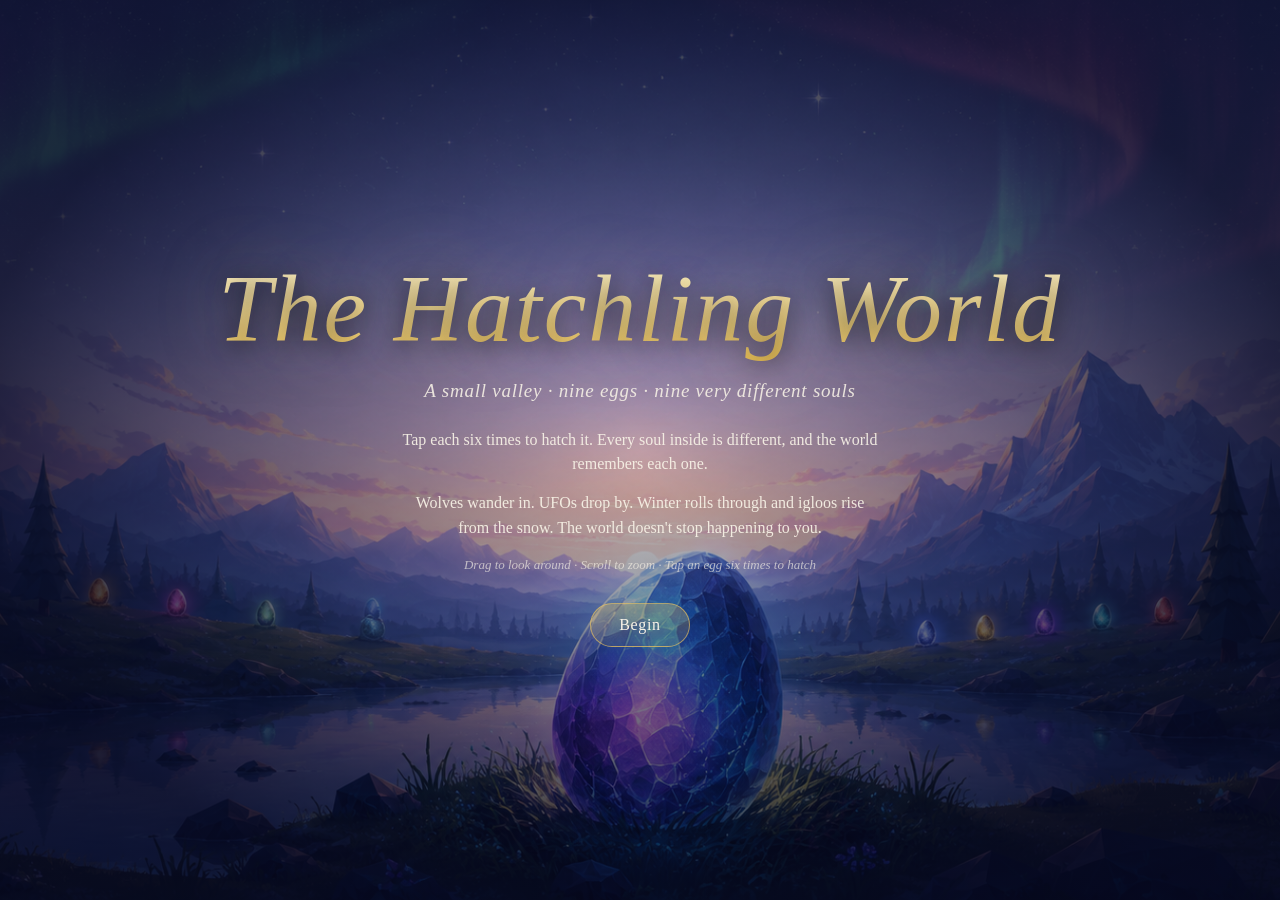
==== index.html @ 088be633 "Fuse the chicken game's care loop into the Hatchling World Synthesis of two parallel evaluators (loc" ====
<!doctype html>
<html lang="en">
  <head>
    <meta charset="utf-8" />
    <meta name="viewport" content="width=device-width,initial-scale=1,viewport-fit=cover" />
    <title>BlueChicken · The Hatchling World</title>
    <link rel="stylesheet" href="styles.css" />
    <!-- three.js + addons vendored locally under ./vendor/ so we don't depend
         on a CDN at runtime (avoids CORS / network-policy / SLA risk). The
         importmap maps the bare "three" specifier and the "three/addons/"
         prefix to local paths; the addon files themselves use `import {...}
         from 'three'` and resolve through the same map. -->
    <script type="importmap">
    {
      "imports": {
        "three":          "./vendor/three.module.js",
        "three/addons/":  "./vendor/"
      }
    }
    </script>
  </head>
  <body>
    <main id="stage" aria-label="A living 3D world where hatchlings roam and events visit">
      <canvas id="webgl"></canvas>

      <!-- Top status bar: time, weather, current event, hatched count. -->
      <header id="hud-top" role="status" aria-live="polite">
        <div class="hud-pill" id="time-pill"><span class="hud-icon" id="time-icon">☀</span><span id="time-label">Day</span></div>
        <div class="hud-pill" id="weather-pill"><span class="hud-icon" id="weather-icon">·</span><span id="weather-label">Clear</span></div>
        <div class="hud-pill" id="event-pill"><span class="hud-icon">⚑</span><span id="event-label">All quiet</span></div>
        <div class="hud-pill" id="joy-pill"><span class="hud-icon">♡</span><span id="joy-label">0 / 9 hatched</span></div>
        <button class="hud-pill hud-button" id="shop-toggle" type="button" aria-label="Open shop">⚡ Shop</button>
        <button class="hud-pill hud-button" id="codex-toggle" type="button" aria-label="Open codex">📖 Codex</button>
        <button class="hud-pill hud-button" id="audio-toggle" type="button" aria-label="Toggle audio">🔇</button>
        <button class="hud-pill hud-button" id="dev-toggle" type="button" aria-label="Toggle dev panel" hidden>⚙ Dev</button>
      </header>

      <!-- Roster strip along the bottom. -->
      <footer id="roster" aria-label="Your hatchlings"></footer>

      <!-- Blue Chicken's care HUD. Surfaces only after Blue is hatched.
           Five stat bars + bond + vibe + five verb buttons, all backed by
           care.js (chicken-game pet.js formulas). -->
      <aside id="care" class="care-hud" aria-label="Care for Blue" hidden>
        <header class="care-header">
          <h3>Blue</h3>
          <span class="care-vibe" id="care-vibe">Blue is fine.</span>
        </header>
        <div class="care-bars">
          <div class="care-stat"><span class="k">Hunger</span><div class="bar"><i id="care-hunger"></i></div></div>
          <div class="care-stat"><span class="k">Energy</span><div class="bar"><i id="care-energy"></i></div></div>
          <div class="care-stat"><span class="k">Joy</span><div class="bar"><i id="care-happiness"></i></div></div>
          <div class="care-stat"><span class="k">Clean</span><div class="bar"><i id="care-cleanliness"></i></div></div>
          <div class="care-stat"><span class="k">Calm</span><div class="bar"><i id="care-sanity"></i></div></div>
          <div class="care-stat bond"><span class="k">Bond</span><div class="bar"><i id="care-bond"></i></div></div>
        </div>
        <div class="care-actions">
          <button data-care="feed">🌾 Feed</button>
          <button data-care="play">🎏 Play</button>
          <button data-care="pet">♡ Pet</button>
          <button data-care="clean">≈ Clean</button>
          <button data-care="sleep">☾ Sleep</button>
        </div>
        <p class="care-hint" id="care-hint">Care for Blue. As your bond grows, prize hatchlings will arrive.</p>
      </aside>

      <!-- Inspector panel. -->
      <aside id="inspector" hidden aria-live="polite">
        <button class="close" id="inspector-close" aria-label="Close">×</button>
        <img id="insp-portrait" class="portrait" alt="" hidden />
        <h2 id="insp-name"></h2>
        <p class="role" id="insp-role"></p>
        <p class="story" id="insp-story"></p>
        <div class="stats">
          <div><span class="k">Mood</span><span class="v" id="insp-mood"></span></div>
          <div><span class="k">Joy</span><div class="bar"><div id="insp-joy"></div></div></div>
        </div>
        <button class="special" id="insp-special"></button>
        <ul class="discoveries" id="insp-discoveries"></ul>
      </aside>

      <div id="toast" role="status" aria-live="polite"></div>

      <!-- Camera/interaction hints — fades after a few seconds. -->
      <div id="controls-hint">
        <span>Drag · look around</span>
        <span>Scroll · zoom</span>
        <span>Tap an egg · hatch</span>
        <span>Tap a hatchling · pet</span>
      </div>

      <section id="welcome" role="dialog" aria-modal="false">
        <div class="welcome-art" id="welcome-art"></div>
        <div class="welcome-inner">
          <h1 class="title">The Hatchling World</h1>
          <p class="tagline">A small valley · nine eggs · nine very different souls</p>
          <p>Tap each six times to hatch it. Every soul inside is different, and the world remembers each one.</p>
          <p>Wolves wander in. UFOs drop by. Winter rolls through and igloos rise from the snow. The world doesn't stop happening to you.</p>
          <p class="hint">Drag to look around · Scroll to zoom · Tap an egg six times to hatch</p>
          <button id="welcome-go">Begin</button>
        </div>
      </section>

      <!-- Discovery codex — full-screen open book showing every hatched soul.
           Populated by main3d.js from the world's actors + discoveries. -->
      <section id="codex" hidden aria-modal="true">
        <button class="close" id="codex-close" aria-label="Close codex">×</button>
        <div class="book">
          <div class="book-page left" id="codex-left">
            <div class="page-corner tl"></div><div class="page-corner tr"></div>
            <div class="page-corner bl"></div><div class="page-corner br"></div>
            <img id="codex-portrait" class="codex-portrait" alt="" />
            <h2 id="codex-name"></h2>
            <p class="codex-role" id="codex-role"></p>
            <p class="codex-story" id="codex-story"></p>
          </div>
          <div class="book-spine"></div>
          <div class="book-page right" id="codex-right">
            <div class="page-corner tl"></div><div class="page-corner tr"></div>
            <div class="page-corner bl"></div><div class="page-corner br"></div>
            <h3>Discoveries</h3>
            <ol id="codex-discoveries" class="codex-discoveries"></ol>
            <div class="codex-thumbs" id="codex-thumbs"></div>
          </div>
        </div>
      </section>

      <!-- Accelerator shop — opens from the ⚡ HUD button. Items are defined in
           payments.js; the list is rendered by main3d.js. -->
      <section id="shop" hidden aria-modal="true">
        <div class="shop-card">
          <button class="close" id="shop-close" aria-label="Close shop">×</button>
          <h2>Tend the Valley Faster</h2>
          <p class="shop-blurb">Tiny boosts for the impatient gardener.<br><span class="shop-stripe-note">Powered by Stripe. All purchases support the keeper of the world.</span></p>
          <div class="shop-grid" id="shop-grid"></div>
        </div>
      </section>

      <!-- Mock-payment confirmation. Shown when no real Stripe link is configured;
           pretends to charge and grants the items so the flow works in demos. -->
      <section id="paystub" hidden aria-modal="true">
        <div class="shop-card paystub-card">
          <button class="close" id="paystub-close" aria-label="Cancel">×</button>
          <h2 id="paystub-title">Confirm Purchase</h2>
          <p id="paystub-body"></p>
          <div class="paystub-buttons">
            <button id="paystub-cancel" class="paystub-cancel">Cancel</button>
            <button id="paystub-confirm" class="paystub-confirm">Pretend-Pay $<span id="paystub-amount">0.00</span></button>
          </div>
          <p class="shop-stripe-note">No real card charged — Stripe Payment Link not configured. Plug one in via <code>window.STRIPE_LINKS</code> and this dialog is skipped.</p>
        </div>
      </section>

      <!-- Tester / dev panel. Hidden unless `?dev=1` is in the URL or you press
           the backtick key. Free accelerators, instant hatching, time skips,
           event triggers, save reset. -->
      <aside id="devpanel" hidden>
        <header><strong>Dev Panel</strong><button id="devpanel-close" aria-label="Close">×</button></header>
        <section>
          <h4>Time</h4>
          <button data-dev="skipphase">Skip one phase</button>
          <button data-dev="cycle">Cycle to night</button>
          <button data-dev="fasttime">Toggle 10× time</button>
        </section>
        <section>
          <h4>Eggs / Joy</h4>
          <button data-dev="hatchone">Hatch one egg</button>
          <button data-dev="hatchall">Hatch all eggs</button>
          <button data-dev="joyall">Joy +1 all</button>
          <button data-dev="solis">Summon Solis</button>
        </section>
        <section>
          <h4>Events</h4>
          <button data-event="ufo">UFO</button>
          <button data-event="wolf">Wolf</button>
          <button data-event="winter">Winter</button>
          <button data-event="auroraBorealis">Aurora</button>
          <button data-event="meteor">Meteors</button>
          <button data-event="eclipse">Eclipse</button>
        </section>
        <section>
          <h4>Shop</h4>
          <button data-dev="freeacc">+5 of each accelerator</button>
          <button data-dev="opacc">Open shop</button>
        </section>
        <section>
          <h4>Save</h4>
          <button data-dev="reset">Reset save (reload)</button>
        </section>
      </aside>

      <!-- Hatch reveal — full-screen celebration when a new character hatches. -->
      <section id="reveal" hidden aria-live="polite">
        <div class="reveal-card">
          <img id="reveal-portrait" class="portrait" alt="" />
          <h2 id="reveal-name"></h2>
          <p class="role" id="reveal-role"></p>
          <p class="story" id="reveal-story"></p>
          <button id="reveal-go">Continue</button>
        </div>
      </section>
    </main>

    <script type="module" src="main3d.js"></script>
  </body>
</html>
---- styles.css ----
/* The whole game is a single full-viewport stage; the WebGL canvas fills it
   and all UI floats over it as DOM. Avoid scrolling so the world feels framed. */

:root {
  --ink:        #0e1226;       /* legacy dark text (welcome screen, body) */
  --ink-warm:   #2b1e0a;       /* parchment-card text */
  --ink-soft:   rgba(43, 30, 10, 0.78);
  --ink-faint:  rgba(43, 30, 10, 0.5);
  --paper:      #f8f3e7;       /* legacy light text (welcome over splash) */
  --parchment:  #f6ebcf;
  --parchment-low: #e2d2a8;
  --paper-edge: rgba(80, 50, 20, 0.4);
  --gold:       #f4c95d;
  --gold-deep:  #8e6b25;
  --rose:       #ef89a8;
  --leaf:       #6fb46a;

  /* Painterly card chrome: cream parchment with a thin inked border and a
     soft inner highlight + lower shadow. Used on every HUD surface that
     "floats" over the 3D scene (pills, inspector, toast, roster slots). */
  --hud-bg:     linear-gradient(180deg, var(--parchment) 0%, var(--parchment-low) 100%);
  --hud-bg-hi:  linear-gradient(180deg, #f8edd1 0%, #e8d8ad 100%);
  --parchment-shadow:
    inset 0 1px 0 rgba(255,255,255,0.55),
    inset 0 -2px 4px rgba(80, 50, 20, 0.14),
    0 2px 6px rgba(0, 0, 0, 0.30);

  --ease-soft:  cubic-bezier(.22,.61,.36,1);
}

* { box-sizing: border-box; }

html, body {
  margin: 0;
  height: 100%;
  overflow: hidden;
  font-family: "Cochin", "Iowan Old Style", "Palatino", Georgia, serif;
  color: var(--paper);
  background: #06081e;
  -webkit-font-smoothing: antialiased;
  user-select: none;
  -webkit-user-select: none;
  touch-action: manipulation;
}

#stage {
  position: fixed;
  inset: 0;
  overflow: hidden;
}

#webgl {
  position: absolute;
  inset: 0;
  width: 100%;
  height: 100%;
  display: block;
  touch-action: none;
}

/* --- HUD -------------------------------------------------------------------- */

#hud-top {
  position: absolute;
  top: 14px;
  left: 50%;
  transform: translateX(-50%);
  display: flex;
  gap: 10px;
  z-index: 10;
  pointer-events: none;
  flex-wrap: wrap;
  justify-content: center;
  max-width: calc(100vw - 24px);
}

.hud-pill {
  display: inline-flex;
  align-items: center;
  gap: 8px;
  padding: 7px 14px;
  border-radius: 999px;
  background: var(--hud-bg);
  font-size: 14px;
  font-style: italic;
  letter-spacing: 0.02em;
  border: 1px solid var(--paper-edge);
  color: var(--ink-warm);
  box-shadow: var(--parchment-shadow);
}
.hud-icon { font-size: 16px; line-height: 1; color: var(--gold-deep); }

#event-pill { background: linear-gradient(180deg, #f8e9b8 0%, #ecd278 100%); border-color: rgba(140, 95, 30, 0.55); }
#event-pill .hud-icon { color: #6a4810; }

/* Audio toggle is a pill that behaves like a button. */
.hud-button {
  pointer-events: auto;
  cursor: pointer;
  font: inherit;
  color: var(--ink-warm);
  padding: 5px 10px;
  letter-spacing: 0;
  transition: background 0.2s var(--ease-soft), transform 0.1s var(--ease-soft);
}
.hud-button:hover  { background: var(--hud-bg-hi); }
.hud-button:active { transform: scale(0.95); }

/* --- Roster ----------------------------------------------------------------- */

#roster {
  position: absolute;
  left: 50%;
  bottom: 16px;
  transform: translateX(-50%);
  display: flex;
  gap: 10px;
  padding: 10px 12px;
  border-radius: 22px;
  background: var(--hud-bg);
  border: 1px solid var(--paper-edge);
  box-shadow: var(--parchment-shadow);
  z-index: 10;
  max-width: calc(100vw - 32px);
  overflow-x: auto;
  scrollbar-width: none;
}
#roster::-webkit-scrollbar { display: none; }

/* Each slot is a gilt-framed miniature. The painting (portrait img) fills the
   slot; the slot itself supplies the cream mat and gold frame. */
.slot {
  position: relative;
  width: 66px;
  min-width: 66px;
  height: 78px;
  border-radius: 8px;
  background: linear-gradient(180deg, #f6ebcf 0%, #d8c08a 100%);
  border: 1.5px solid var(--gold-deep);
  display: flex;
  flex-direction: column;
  align-items: center;
  justify-content: flex-start;
  cursor: pointer;
  transition: transform 0.2s var(--ease-soft), box-shadow 0.2s var(--ease-soft);
  padding: 5px 4px 4px;
  flex: 0 0 auto;
  box-shadow:
    inset 0 1px 0 rgba(255,255,255,0.6),
    inset 0 -2px 3px rgba(80, 50, 20, 0.18),
    0 2px 6px rgba(0, 0, 0, 0.35);
}
.slot:hover         { transform: translateY(-3px); box-shadow: inset 0 1px 0 rgba(255,255,255,0.6), 0 4px 12px rgba(0,0,0,0.4); }
.slot.locked        { cursor: default; filter: sepia(0.7) brightness(0.6); }
.slot.locked:hover  { transform: none; }
.slot.active        {
  background: linear-gradient(180deg, #fff3c8 0%, #e9c870 100%);
  border-color: var(--gold);
  box-shadow:
    inset 0 1px 0 rgba(255,255,255,0.7),
    0 0 0 2px rgba(244,201,93,0.45),
    0 0 22px rgba(244,201,93,0.55);
}

.slot-swatch {
  width: 44px;
  height: 44px;
  border-radius: 6px;
  box-shadow: inset 0 -6px 0 rgba(0,0,0,0.15), 0 1px 0 rgba(255,255,255,0.2);
}
.slot-portrait {
  width: 52px;
  height: 52px;
  border-radius: 4px;
  object-fit: cover;
  border: 1px solid rgba(80, 50, 20, 0.5);
  box-shadow:
    inset 0 0 0 1px rgba(255,255,255,0.45),
    0 1px 3px rgba(0,0,0,0.35);
  background: #f8edd1;
}
.slot-name {
  margin-top: 3px;
  font-size: 10px;
  font-style: italic;
  letter-spacing: 0.04em;
  color: var(--ink-warm);
  white-space: nowrap;
  max-width: 60px;
  overflow: hidden;
  text-overflow: ellipsis;
}
.slot .pip {
  position: absolute;
  top: -6px;
  right: -6px;
  width: 20px;
  height: 20px;
  border-radius: 50%;
  background: var(--gold);
  color: #1a1208;
  font-size: 12px;
  font-weight: 700;
  display: flex;
  align-items: center;
  justify-content: center;
  cursor: pointer;
  box-shadow: 0 2px 6px rgba(0,0,0,0.3);
}
.slot .pip:hover { transform: scale(1.1); }

/* --- Blue Chicken care HUD ------------------------------------------------ */

.care-hud {
  position: absolute;
  left: 18px;
  top: 60px;
  width: 280px;
  padding: 14px 16px 12px;
  border-radius: 14px 16px 12px 18px;
  background: var(--hud-bg);
  border: 1px solid var(--paper-edge);
  color: var(--ink-warm);
  z-index: 11;
  box-shadow:
    inset 0 1px 0 rgba(255,255,255,0.55),
    inset 0 -3px 6px rgba(80, 50, 20, 0.14),
    0 10px 28px rgba(0, 0, 0, 0.4);
}
.care-hud[hidden] { display: none; }
.care-header { display: flex; align-items: baseline; justify-content: space-between; margin-bottom: 10px; }
.care-header h3 {
  margin: 0;
  font-size: 22px;
  font-style: italic;
  background: linear-gradient(180deg, var(--gold) 0%, var(--gold-deep) 100%);
  -webkit-background-clip: text; background-clip: text;
  color: transparent;
  text-shadow: 0 1px 0 rgba(255,255,255,0.35);
}
.care-vibe { font-size: 12px; font-style: italic; color: var(--ink-faint); }
.care-bars { display: grid; grid-template-columns: 1fr; gap: 5px; margin-bottom: 10px; }
.care-stat { display: grid; grid-template-columns: 56px 1fr; align-items: center; gap: 10px; font-size: 11px; font-style: italic; color: var(--ink-soft); }
.care-stat .bar { height: 6px; border-radius: 3px; background: rgba(80, 50, 20, 0.18); box-shadow: inset 0 1px 2px rgba(80, 50, 20, 0.3); overflow: hidden; }
.care-stat .bar > i { display: block; height: 100%; width: 0%; background: linear-gradient(90deg, #8fb45a, #c8d870); transition: width 0.4s var(--ease-soft); }
.care-stat.bond .bar > i { background: linear-gradient(90deg, var(--rose), var(--gold)); }
.care-actions { display: grid; grid-template-columns: repeat(5, 1fr); gap: 5px; }
.care-actions button {
  padding: 7px 4px;
  border-radius: 8px;
  border: 1px solid var(--gold-deep);
  background: linear-gradient(180deg, #f9e29d 0%, #e3b956 100%);
  color: #4a3416;
  font-family: inherit;
  font-style: italic;
  font-size: 11px;
  cursor: pointer;
  box-shadow: inset 0 1px 0 rgba(255,255,255,0.55), 0 1px 3px rgba(0,0,0,0.25);
  transition: transform 0.1s var(--ease-soft);
}
.care-actions button:hover  { background: linear-gradient(180deg, #fcec9a, #f0c460); }
.care-actions button:active { transform: scale(0.95); }
.care-actions button:disabled { opacity: 0.4; cursor: not-allowed; }
.care-hint { margin: 10px 0 0; font-size: 11px; font-style: italic; color: var(--ink-faint); line-height: 1.4; text-align: center; }
@media (max-width: 600px) {
  .care-hud { left: 8px; right: 8px; width: auto; top: 56px; padding: 10px 12px 8px; }
}

/* --- Inspector panel --------------------------------------------------------- */

#inspector {
  position: absolute;
  right: 18px;
  top: 60px;
  width: 290px;
  padding: 18px 18px 16px;
  border-radius: 14px 16px 12px 18px;  /* slightly irregular = deckle-edge */
  background: var(--hud-bg);
  border: 1px solid var(--paper-edge);
  color: var(--ink-warm);
  z-index: 11;
  box-shadow:
    inset 0 1px 0 rgba(255,255,255,0.55),
    inset 0 -3px 6px rgba(80, 50, 20, 0.14),
    0 12px 36px rgba(0, 0, 0, 0.45);
  animation: slide-in 0.35s var(--ease-soft);
}
@keyframes slide-in {
  from { transform: translateX(20px); opacity: 0; }
  to   { transform: translateX(0); opacity: 1; }
}

#inspector .close {
  position: absolute;
  top: 8px; right: 10px;
  background: none; border: 0; color: var(--ink-warm);
  font-size: 22px; line-height: 1; cursor: pointer; opacity: 0.6;
}
#inspector .close:hover { opacity: 1; }

#inspector .portrait {
  display: block;
  width: 110px;
  height: 110px;
  margin: 0 auto 10px;
  border-radius: 8px;
  object-fit: cover;
  border: 2px solid var(--gold-deep);
  box-shadow:
    inset 0 0 0 1px rgba(255,255,255,0.4),
    0 4px 14px rgba(0,0,0,0.45);
  background: #f8edd1;
}
/* Golden italic serif heading — same treatment as the welcome title. */
#inspector h2 {
  margin: 0 0 4px;
  font-size: 22px;
  font-style: italic;
  letter-spacing: 0.01em;
  text-align: center;
  background: linear-gradient(180deg, var(--gold) 0%, var(--gold-deep) 100%);
  -webkit-background-clip: text;
          background-clip: text;
  color: transparent;
  text-shadow: 0 1px 0 rgba(255,255,255,0.35);
}
#inspector .role  { margin: 0 0 10px; color: var(--ink-faint); font-style: italic; font-size: 13px; text-align: center; }
#inspector .story { margin: 0 0 14px; color: var(--ink-soft); font-size: 14px; line-height: 1.5; font-style: italic; }

#inspector .stats {
  display: grid;
  grid-template-columns: auto 1fr;
  gap: 6px 12px;
  align-items: center;
  margin-bottom: 12px;
  font-size: 13px;
}
#inspector .stats .k { color: var(--ink-faint); font-style: italic; }
#inspector .stats .v { color: var(--ink-warm); font-style: italic; }
#inspector .stats .bar {
  grid-column: 2;
  height: 7px;
  border-radius: 4px;
  background: rgba(80, 50, 20, 0.18);
  box-shadow: inset 0 1px 2px rgba(80, 50, 20, 0.3);
  overflow: hidden;
}
#inspector .stats .bar > div {
  height: 100%;
  background: linear-gradient(90deg, var(--rose), var(--gold));
  width: 0%;
  transition: width 0.5s var(--ease-soft);
}

#inspector .special {
  width: 100%;
  padding: 10px 14px;
  border-radius: 10px;
  border: 1px solid var(--gold-deep);
  background: linear-gradient(180deg, #f9e29d 0%, #e3b956 100%);
  color: #4a3416;
  font-family: inherit;
  font-style: italic;
  font-size: 15px;
  letter-spacing: 0.02em;
  cursor: pointer;
  box-shadow:
    inset 0 1px 0 rgba(255,255,255,0.55),
    inset 0 -2px 3px rgba(80, 50, 20, 0.18),
    0 2px 6px rgba(0,0,0,0.25);
  transition: transform 0.1s var(--ease-soft), background 0.2s var(--ease-soft);
}
#inspector .special:hover { background: linear-gradient(180deg, #fcec9a 0%, #f0c460 100%); }
#inspector .special:active { transform: scale(0.98); }
#inspector .special.cooling { opacity: 0.5; cursor: wait; }

#inspector .discoveries {
  list-style: none;
  margin: 14px 0 0;
  padding: 0;
  max-height: 110px;
  overflow-y: auto;
  font-size: 13px;
  color: var(--ink-soft);
  font-style: italic;
  line-height: 1.4;
}
#inspector .discoveries li {
  padding: 5px 0;
  border-top: 1px dashed rgba(80, 50, 20, 0.25);
}
#inspector .discoveries li:first-child { border-top: 0; }

/* --- Toast ------------------------------------------------------------------ */

#toast {
  position: absolute;
  top: 70px;
  left: 50%;
  transform: translateX(-50%) translateY(-10px);
  padding: 12px 24px;
  border-radius: 14px 18px 12px 22px;  /* deckle edge */
  background: var(--hud-bg);
  border: 1px solid var(--paper-edge);
  color: var(--ink-warm);
  font-size: 15px;
  font-style: italic;
  letter-spacing: 0.01em;
  z-index: 20;
  opacity: 0;
  pointer-events: none;
  box-shadow:
    inset 0 1px 0 rgba(255,255,255,0.55),
    0 8px 20px rgba(0, 0, 0, 0.4);
  transition: opacity 0.4s var(--ease-soft), transform 0.4s var(--ease-soft);
  max-width: 80vw;
  text-align: center;
}
#toast.show { opacity: 1; transform: translateX(-50%) translateY(0); }

/* --- Controls hint ---------------------------------------------------------- */

#controls-hint {
  position: absolute;
  left: 18px;
  bottom: 18px;
  z-index: 9;
  display: flex;
  flex-direction: column;
  gap: 4px;
  font-size: 12px;
  color: rgba(255,255,255,0.7);
  font-style: italic;
  text-shadow: 0 1px 2px rgba(0,0,0,0.6);
  transition: opacity 1.2s var(--ease-soft);
  pointer-events: none;
}
#controls-hint.fade { opacity: 0; }

/* --- Welcome ---------------------------------------------------------------- */

#welcome {
  position: absolute;
  inset: 0;
  z-index: 30;
  display: flex;
  flex-direction: column;
  align-items: center;
  justify-content: center;
  text-align: center;
  padding: 40px;
  transition: opacity 0.6s var(--ease-soft);
  overflow: hidden;
}
#welcome.hide { opacity: 0; pointer-events: none; }

/* Splash background — set as a style attribute in JS so we can swap the URL once
   the title image is generated. Falls back to the radial gradient otherwise. */
.welcome-art {
  position: absolute;
  inset: 0;
  background: radial-gradient(ellipse at center, rgba(6,8,30,0.55), rgba(6,8,30,0.95));
  background-size: cover;
  background-position: center;
  z-index: 0;
}
.welcome-art::after {
  /* Vignette over the splash so the text stays readable on any image. */
  content: "";
  position: absolute; inset: 0;
  background: radial-gradient(ellipse at center, rgba(6,8,30,0.20), rgba(6,8,30,0.85) 75%);
}
.welcome-inner {
  position: relative;
  z-index: 1;
  display: flex;
  flex-direction: column;
  align-items: center;
}
#welcome h1 {
  font-size: clamp(28px, 5vw, 48px);
  margin: 0 0 16px;
  letter-spacing: 0.01em;
}

/* Big serif title sitting over the splash, with a gold-into-cream gradient
   fill plus a wide soft glow so it reads on any background. Staggered entry. */
#welcome h1.title {
  font-size: clamp(40px, 8vw, 96px);
  font-weight: 400;
  font-style: italic;
  letter-spacing: 0.02em;
  margin: 0 0 12px;
  background: linear-gradient(180deg, #fff8d8 0%, #f0c558 100%);
  -webkit-background-clip: text;
          background-clip: text;
  color: transparent;
  text-shadow: 0 4px 24px rgba(0,0,0,0.6), 0 0 80px rgba(244,201,93,0.35);
  animation: title-in 1.6s var(--ease-soft) both;
}
@keyframes title-in {
  from { transform: translateY(14px) scale(0.96); opacity: 0; filter: blur(6px); }
  to   { transform: translateY(0) scale(1);       opacity: 1; filter: blur(0); }
}
#welcome p.tagline {
  font-style: italic;
  font-size: clamp(15px, 2vw, 19px);
  letter-spacing: 0.04em;
  margin: 0 0 22px;
  animation: tagline-in 1.6s 0.3s var(--ease-soft) both;
}
@keyframes tagline-in {
  from { transform: translateY(8px); opacity: 0; }
  to   { transform: translateY(0);   opacity: 0.88; }
}

#welcome p {
  max-width: 480px;
  font-size: 16px;
  line-height: 1.55;
  opacity: 0.92;
  margin: 0 0 14px;
}
#welcome p.hint { font-size: 13px; opacity: 0.65; font-style: italic; }
#welcome button {
  margin-top: 14px;
  padding: 12px 28px;
  border-radius: 999px;
  border: 1px solid rgba(244,201,93,0.6);
  background: linear-gradient(180deg, rgba(244,201,93,0.30), rgba(244,201,93,0.08));
  color: var(--paper);
  font-family: inherit;
  font-size: 16px;
  letter-spacing: 0.04em;
  cursor: pointer;
  transition: transform 0.15s var(--ease-soft);
}
#welcome button:hover  { transform: scale(1.04); }
#welcome button:active { transform: scale(0.98); }

/* --- Discovery codex ------------------------------------------------------ */

#codex {
  position: absolute;
  inset: 0;
  z-index: 35;
  background: radial-gradient(ellipse at center, rgba(20,15,8,0.7), rgba(6,5,2,0.92));
  display: flex;
  align-items: center;
  justify-content: center;
  padding: 32px;
  animation: reveal-fade 0.4s var(--ease-soft);
}
#codex[hidden] { display: none; }

#codex .close {
  position: absolute;
  top: 18px; right: 18px;
  width: 40px; height: 40px;
  border-radius: 50%;
  border: 1px solid var(--paper-edge);
  background: var(--hud-bg);
  color: var(--ink-warm);
  font-size: 22px; line-height: 1;
  cursor: pointer;
  box-shadow: var(--parchment-shadow);
}
#codex .close:hover { background: var(--hud-bg-hi); }

.book {
  display: grid;
  grid-template-columns: 1fr 6px 1fr;
  gap: 0;
  max-width: 1100px;
  width: 100%;
  height: 100%;
  max-height: 760px;
  position: relative;
  filter: drop-shadow(0 30px 60px rgba(0,0,0,0.7));
  animation: book-open 0.55s var(--ease-soft);
}
@keyframes book-open {
  from { transform: scale(0.92) rotateX(8deg); opacity: 0; }
  to   { transform: scale(1) rotateX(0);       opacity: 1; }
}
.book-page {
  position: relative;
  background: linear-gradient(180deg, #f6ebcf 0%, #ead7a5 100%);
  border: 1px solid rgba(90, 60, 25, 0.4);
  padding: 36px 40px;
  overflow-y: auto;
  color: var(--ink-warm);
  box-shadow: inset 0 1px 0 rgba(255,255,255,0.55), inset 0 -3px 8px rgba(80, 50, 20, 0.18);
}
.book-page.left  { border-radius: 14px 4px 4px 14px; text-align: center; }
.book-page.right { border-radius: 4px 14px 14px 4px; }
.book-spine {
  background: linear-gradient(180deg, #6a4818 0%, #3e2a0e 50%, #6a4818 100%);
  border-left: 1px solid rgba(0,0,0,0.5);
  border-right: 1px solid rgba(0,0,0,0.5);
  box-shadow: inset 0 0 10px rgba(0,0,0,0.5);
}
/* Tiny gilt corner ornaments on each page. Drawn with conic gradients so we
   don't ship more assets. */
.page-corner {
  position: absolute;
  width: 28px;
  height: 28px;
  background:
    radial-gradient(circle at 8px 8px, rgba(244,201,93,0.85) 0 4px, transparent 5px),
    linear-gradient(45deg, transparent 50%, rgba(140,95,30,0.45) 50%, transparent 56%);
  background-size: 100% 100%;
  pointer-events: none;
}
.page-corner.tl { top: 8px; left: 8px;  transform: rotate(0deg); }
.page-corner.tr { top: 8px; right: 8px; transform: rotate(90deg); }
.page-corner.bl { bottom: 8px; left: 8px; transform: rotate(-90deg); }
.page-corner.br { bottom: 8px; right: 8px; transform: rotate(180deg); }

.codex-portrait {
  display: block;
  width: 260px;
  height: 260px;
  margin: 8px auto 18px;
  border-radius: 10px;
  object-fit: cover;
  border: 6px solid var(--gold-deep);
  outline: 1px solid var(--gold);
  outline-offset: -8px;
  box-shadow:
    inset 0 0 0 1px rgba(255,255,255,0.4),
    0 8px 22px rgba(0,0,0,0.5);
  background: #f8edd1;
}
#codex h2 {
  margin: 0 0 4px;
  font-size: clamp(28px, 4vw, 38px);
  font-style: italic;
  letter-spacing: 0.01em;
  background: linear-gradient(180deg, var(--gold) 0%, var(--gold-deep) 100%);
  -webkit-background-clip: text;
          background-clip: text;
  color: transparent;
  text-shadow: 0 1px 0 rgba(255,255,255,0.35);
}
.codex-role {
  margin: 0 0 18px;
  color: var(--ink-faint);
  font-style: italic;
  font-size: 15px;
}
.codex-story {
  margin: 0;
  color: var(--ink-soft);
  font-size: 16px;
  line-height: 1.6;
  font-style: italic;
  max-width: 380px;
  text-align: left;
}

.book-page.right h3 {
  margin: 4px 0 14px;
  font-size: 22px;
  font-style: italic;
  letter-spacing: 0.04em;
  color: var(--gold-deep);
  border-bottom: 1px solid rgba(140, 95, 30, 0.4);
  padding-bottom: 8px;
  text-align: left;
}
.codex-discoveries {
  list-style: none;
  counter-reset: discoveries;
  padding: 0;
  margin: 0 0 18px;
  color: var(--ink-soft);
  font-style: italic;
  font-size: 15px;
  line-height: 1.55;
}
.codex-discoveries li {
  position: relative;
  padding: 7px 0 7px 28px;
  border-top: 1px dashed rgba(80, 50, 20, 0.22);
  counter-increment: discoveries;
}
.codex-discoveries li:first-child { border-top: 0; }
.codex-discoveries li::before {
  content: counter(discoveries);
  position: absolute;
  left: 0; top: 7px;
  width: 20px;
  text-align: right;
  color: var(--gold-deep);
  font-style: italic;
}
.codex-discoveries .empty {
  border-top: 0;
  padding-left: 0;
  color: var(--ink-faint);
}
.codex-discoveries .empty::before { content: ""; }

.codex-thumbs {
  display: flex;
  flex-wrap: wrap;
  gap: 8px;
  padding-top: 12px;
  border-top: 1px solid rgba(80, 50, 20, 0.22);
}
.codex-thumb {
  width: 48px;
  height: 48px;
  border-radius: 6px;
  border: 1.5px solid var(--gold-deep);
  object-fit: cover;
  cursor: pointer;
  background: #f8edd1;
  box-shadow: inset 0 0 0 1px rgba(255,255,255,0.35), 0 1px 3px rgba(0,0,0,0.3);
  transition: transform 0.15s var(--ease-soft);
}
.codex-thumb:hover  { transform: translateY(-2px) scale(1.05); }
.codex-thumb.active { border-color: var(--gold); box-shadow: 0 0 0 2px rgba(244,201,93,0.4), 0 0 14px rgba(244,201,93,0.5); }
.codex-thumb.locked { filter: sepia(0.7) brightness(0.55); cursor: not-allowed; }

@media (max-width: 800px) {
  .book { grid-template-columns: 1fr; max-height: 100%; }
  .book-spine { display: none; }
  .codex-portrait { width: 180px; height: 180px; }
}

/* --- Shop ----------------------------------------------------------------- */

#shop, #paystub {
  position: absolute;
  inset: 0;
  z-index: 36;
  background: radial-gradient(ellipse at center, rgba(20,15,8,0.62), rgba(6,5,2,0.92));
  display: flex;
  align-items: center;
  justify-content: center;
  padding: 32px;
  animation: reveal-fade 0.4s var(--ease-soft);
}
#shop[hidden], #paystub[hidden] { display: none; }

.shop-card {
  max-width: 720px;
  width: 100%;
  background: linear-gradient(180deg, #f6ebcf 0%, #ead7a5 100%);
  border: 1px solid var(--paper-edge);
  border-radius: 14px 16px 12px 18px;
  color: var(--ink-warm);
  padding: 30px 32px 24px;
  box-shadow:
    inset 0 1px 0 rgba(255,255,255,0.55),
    inset 0 -3px 8px rgba(80, 50, 20, 0.16),
    0 18px 50px rgba(0, 0, 0, 0.55);
  animation: book-open 0.45s var(--ease-soft);
  position: relative;
}
.shop-card .close {
  position: absolute;
  top: 14px; right: 16px;
  width: 32px; height: 32px;
  border-radius: 50%;
  border: 1px solid var(--paper-edge);
  background: rgba(255,255,255,0.4);
  color: var(--ink-warm);
  font-size: 20px;
  cursor: pointer;
}
.shop-card h2 {
  margin: 0 0 6px;
  font-size: clamp(26px, 3.5vw, 32px);
  font-style: italic;
  background: linear-gradient(180deg, var(--gold) 0%, var(--gold-deep) 100%);
  -webkit-background-clip: text; background-clip: text;
  color: transparent;
  text-align: center;
}
.shop-blurb { margin: 0 0 18px; text-align: center; color: var(--ink-soft); font-style: italic; }
.shop-stripe-note {
  display: block;
  font-size: 11px;
  color: var(--ink-faint);
  letter-spacing: 0.04em;
  margin-top: 6px;
}

.shop-grid {
  display: grid;
  grid-template-columns: repeat(2, 1fr);
  gap: 14px;
}
@media (max-width: 600px) {
  .shop-grid { grid-template-columns: 1fr; }
}

.shop-item {
  background: linear-gradient(180deg, #f8edd1 0%, #e0cb96 100%);
  border: 1px solid var(--paper-edge);
  border-radius: 10px;
  padding: 14px 14px 12px;
  display: flex;
  flex-direction: column;
  gap: 8px;
  box-shadow: inset 0 1px 0 rgba(255,255,255,0.5), inset 0 -2px 4px rgba(80,50,20,0.15);
}
.shop-item .shop-item-row {
  display: flex; align-items: center; gap: 10px;
}
.shop-item .shop-icon {
  font-size: 30px; line-height: 1;
  color: var(--gold-deep);
}
.shop-item .shop-name {
  font-size: 18px; font-style: italic;
  color: var(--ink-warm);
  flex: 1;
}
.shop-item .shop-count {
  font-size: 12px; color: var(--ink-faint);
  font-style: italic;
}
.shop-item .shop-desc { font-size: 13px; color: var(--ink-soft); font-style: italic; line-height: 1.4; }
.shop-item .shop-actions {
  display: flex; gap: 8px; align-items: center;
  margin-top: auto;
}
.shop-item button {
  flex: 1;
  padding: 8px 12px;
  border-radius: 8px;
  border: 1px solid var(--gold-deep);
  background: linear-gradient(180deg, #f9e29d 0%, #e3b956 100%);
  color: #4a3416;
  font-family: inherit;
  font-style: italic;
  font-size: 13px;
  cursor: pointer;
  box-shadow: inset 0 1px 0 rgba(255,255,255,0.55), 0 1px 3px rgba(0,0,0,0.25);
}
.shop-item button:hover { background: linear-gradient(180deg, #fcec9a, #f0c460); }
.shop-item button.use-btn {
  background: linear-gradient(180deg, #e0d9c4, #cab98e);
  border-color: rgba(110, 80, 30, 0.6);
}
.shop-item button:disabled {
  opacity: 0.4; cursor: not-allowed;
}

.paystub-card { max-width: 480px; }
.paystub-buttons { display: flex; gap: 10px; margin-top: 14px; }
.paystub-buttons button {
  flex: 1;
  padding: 10px 14px;
  border-radius: 10px;
  font-family: inherit; font-style: italic; font-size: 14px;
  cursor: pointer;
}
.paystub-cancel  { background: rgba(255,255,255,0.4); color: var(--ink-warm); border: 1px solid var(--paper-edge); }
.paystub-confirm { background: linear-gradient(180deg, #f9e29d, #e3b956); color: #4a3416; border: 1px solid var(--gold-deep); }

/* --- Dev panel ------------------------------------------------------------ */

#devpanel {
  position: absolute;
  top: 60px;
  left: 18px;
  width: 230px;
  z-index: 14;
  background: rgba(20, 20, 30, 0.85);
  border: 1px solid rgba(120, 200, 120, 0.4);
  border-radius: 8px;
  padding: 10px 12px;
  color: #d0eecc;
  font: 12px/1.4 ui-monospace, Menlo, monospace;
  box-shadow: 0 4px 12px rgba(0,0,0,0.5);
  max-height: calc(100vh - 100px);
  overflow-y: auto;
}
#devpanel header {
  display: flex; justify-content: space-between; align-items: center;
  border-bottom: 1px solid rgba(120,200,120,0.3);
  padding-bottom: 6px; margin-bottom: 8px;
}
#devpanel header button {
  background: none; border: 0; color: #d0eecc; font-size: 16px; line-height: 1; cursor: pointer;
}
#devpanel section { margin-bottom: 8px; }
#devpanel h4 {
  font: 11px/1 ui-monospace, monospace;
  letter-spacing: 0.06em; color: #88c98a;
  margin: 0 0 4px; text-transform: uppercase;
}
#devpanel button {
  display: inline-block;
  margin: 2px 4px 2px 0;
  padding: 4px 8px;
  border: 1px solid rgba(120,200,120,0.4);
  background: rgba(30, 40, 30, 0.7);
  color: #d0eecc;
  font: inherit;
  border-radius: 4px;
  cursor: pointer;
}
#devpanel button:hover { background: rgba(50, 70, 50, 0.9); }

/* --- Hatch reveal --------------------------------------------------------- */

#reveal {
  position: absolute;
  inset: 0;
  z-index: 40;
  background: radial-gradient(ellipse at center, rgba(6,8,30,0.55), rgba(6,8,30,0.92));
  display: flex;
  align-items: center;
  justify-content: center;
  padding: 30px;
  animation: reveal-fade 0.4s var(--ease-soft);
}
#reveal[hidden] { display: none; }
@keyframes reveal-fade { from { opacity: 0; } to { opacity: 1; } }

.reveal-card {
  max-width: 460px;
  text-align: center;
  display: flex;
  flex-direction: column;
  align-items: center;
  gap: 14px;
  animation: reveal-pop 0.7s var(--ease-soft);
}
@keyframes reveal-pop {
  0%   { transform: translateY(20px) scale(0.92); opacity: 0; }
  100% { transform: translateY(0) scale(1); opacity: 1; }
}
.reveal-card .portrait {
  width: 240px;
  height: 240px;
  border-radius: 10px;
  object-fit: cover;
  /* Gilt frame: a thick dark border with a thin gold inset line. */
  border: 6px solid var(--gold-deep);
  outline: 1px solid var(--gold);
  outline-offset: -8px;
  box-shadow:
    inset 0 0 0 1px rgba(255,255,255,0.4),
    0 14px 42px rgba(0,0,0,0.6),
    0 0 0 14px rgba(244,201,93,0.08);
  background: #f8edd1;
  animation: reveal-kenburns 14s linear infinite;
  transform-origin: 50% 45%;
}
@keyframes reveal-kenburns {
  0%   { transform: scale(1.00) translate(0, 0); }
  50%  { transform: scale(1.14) translate(-2%, -3%); }
  100% { transform: scale(1.00) translate(0, 0); }
}
/* Slow rotating gold ring behind the portrait — implemented as an inner
   ::before halo on the card so we don't need an extra DOM element. */
.reveal-card { position: relative; }
.reveal-card::before {
  content: "";
  position: absolute;
  top: 6px;
  width: 248px;
  height: 248px;
  border-radius: 50%;
  background: conic-gradient(from 0deg, rgba(244,201,93,0.0), rgba(244,201,93,0.35), rgba(244,201,93,0.0) 70%);
  filter: blur(8px);
  z-index: -1;
  animation: reveal-ring 9s linear infinite;
}
@keyframes reveal-ring {
  from { transform: rotate(0deg); }
  to   { transform: rotate(360deg); }
}
/* Golden italic serif name — same treatment as the welcome title. */
.reveal-card h2 {
  margin: 8px 0 0;
  font-size: clamp(34px, 5vw, 44px);
  font-style: italic;
  letter-spacing: 0.01em;
  background: linear-gradient(180deg, #fff8d8 0%, #f0c558 100%);
  -webkit-background-clip: text;
          background-clip: text;
  color: transparent;
  text-shadow: 0 3px 16px rgba(0,0,0,0.55), 0 0 36px rgba(244,201,93,0.4);
  animation: reveal-name-in 0.9s 0.35s var(--ease-soft) both;
}
@keyframes reveal-name-in {
  from { transform: translateY(8px); opacity: 0; filter: blur(4px); }
  to   { transform: translateY(0);   opacity: 1; filter: blur(0); }
}
.reveal-card .role  {
  margin: 0;
  color: rgba(255, 240, 200, 0.85);
  font-style: italic;
  font-size: 16px;
  animation: reveal-name-in 0.9s 0.65s var(--ease-soft) both;
}
.reveal-card .story {
  margin: 0;
  font-size: 16px;
  line-height: 1.55;
  color: rgba(255, 244, 220, 0.92);
  max-width: 420px;
  font-style: italic;
  animation: reveal-name-in 1.0s 0.95s var(--ease-soft) both;
}
.reveal-card button {
  animation: reveal-name-in 0.9s 1.2s var(--ease-soft) both;
}
.reveal-card button {
  margin-top: 6px;
  padding: 10px 24px;
  border-radius: 999px;
  border: 1px solid rgba(244,201,93,0.6);
  background: linear-gradient(180deg, rgba(244,201,93,0.30), rgba(244,201,93,0.08));
  color: var(--paper);
  font-family: inherit;
  font-size: 14px;
  letter-spacing: 0.04em;
  cursor: pointer;
}
.reveal-card button:hover { transform: scale(1.04); }
.reveal-card button:active { transform: scale(0.98); }

/* --- Phones --------------------------------------------------------------- */

@media (max-width: 600px) {
  .reveal-card .portrait { width: 160px; height: 160px; }
  .reveal-card h2 { font-size: 28px; }
  #inspector { right: 8px; left: 8px; width: auto; top: 56px; }
  .hud-pill  { font-size: 12px; padding: 6px 10px; }
  .slot      { width: 54px; min-width: 54px; height: 54px; padding: 4px; }
  .slot-swatch { width: 26px; height: 26px; }
  .slot-name   { font-size: 9px; max-width: 50px; }
  #controls-hint { left: 8px; bottom: 8px; font-size: 11px; }
}
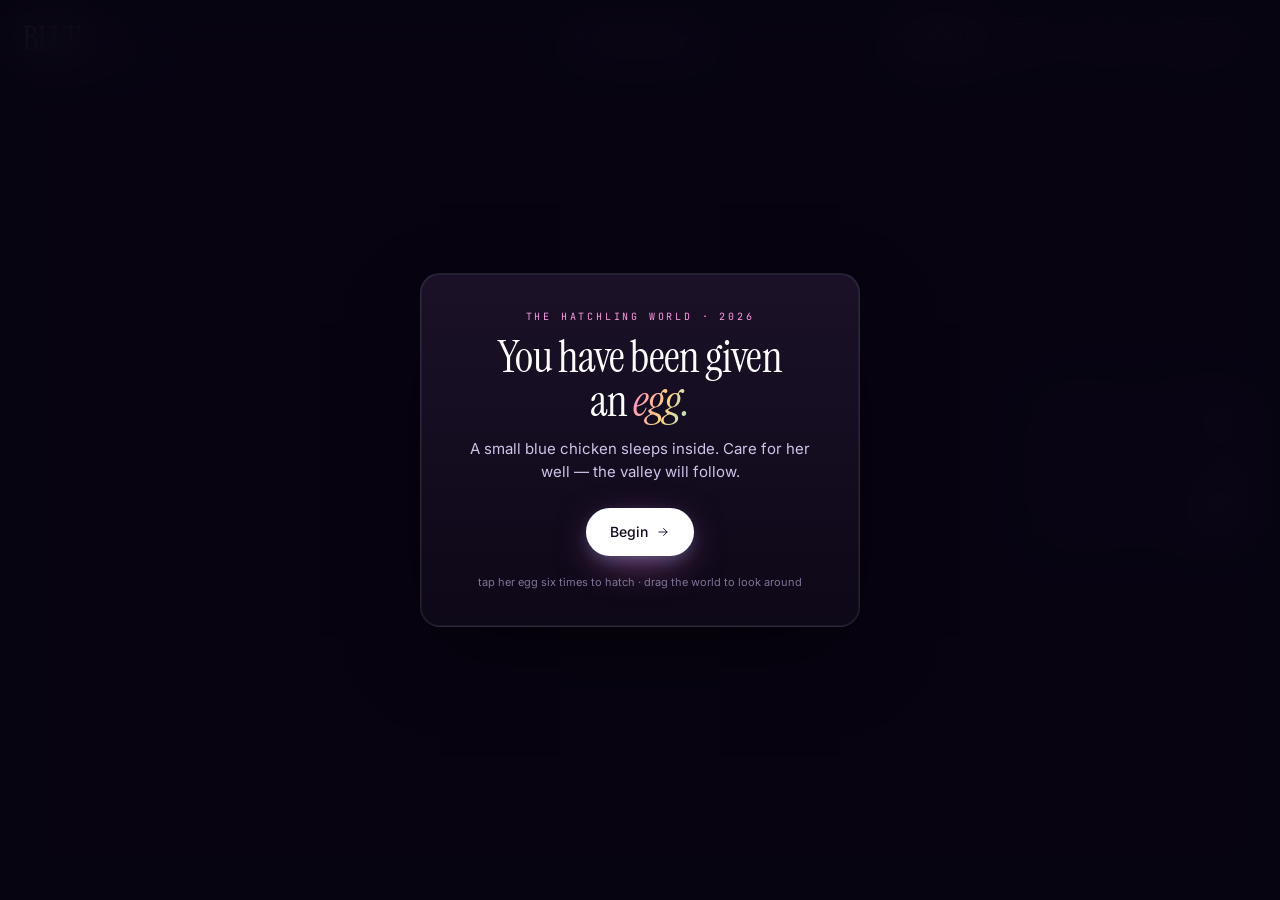
==== commit 00b78ad5: "V2 UI = V1 PRD: dark moody purple, Instrument Serif, JetBrains Mono Full port of the deployed Cluckb" ====
--- a/index.html
+++ b/index.html
@@ -1,206 +1,257 @@
 <!doctype html>
 <html lang="en">
-  <head>
-    <meta charset="utf-8" />
-    <meta name="viewport" content="width=device-width,initial-scale=1,viewport-fit=cover" />
-    <title>BlueChicken · The Hatchling World</title>
-    <link rel="stylesheet" href="styles.css" />
-    <!-- three.js + addons vendored locally under ./vendor/ so we don't depend
-         on a CDN at runtime (avoids CORS / network-policy / SLA risk). The
-         importmap maps the bare "three" specifier and the "three/addons/"
-         prefix to local paths; the addon files themselves use `import {...}
-         from 'three'` and resolve through the same map. -->
-    <script type="importmap">
-    {
-      "imports": {
-        "three":          "./vendor/three.module.js",
-        "three/addons/":  "./vendor/"
-      }
+<head>
+  <meta charset="utf-8" />
+  <meta name="viewport" content="width=device-width,initial-scale=1,viewport-fit=cover" />
+  <meta name="theme-color" content="#0a0710" />
+  <title>The Hatchling World — care for Blue, unlock a valley</title>
+  <meta name="description" content="Care for Blue Chicken. As your bond grows, prize hatchlings arrive — each from a different soul." />
+
+  <!-- V1 typography (Cluckbot PRD). Falls back to system fonts if CDN blocked. -->
+  <link rel="preconnect" href="https://fonts.googleapis.com" />
+  <link rel="preconnect" href="https://fonts.gstatic.com" crossorigin />
+  <link href="https://fonts.googleapis.com/css2?family=Inter:wght@300;400;500;600;700&family=Instrument+Serif:ital@0;1&family=JetBrains+Mono:wght@400;500;600&display=swap" rel="stylesheet" />
+  <link rel="stylesheet" href="styles.css" />
+
+  <script type="importmap">
+  {
+    "imports": {
+      "three":          "./vendor/three.module.js",
+      "three/addons/":  "./vendor/"
     }
-    </script>
-  </head>
-  <body>
-    <main id="stage" aria-label="A living 3D world where hatchlings roam and events visit">
-      <canvas id="webgl"></canvas>
-
-      <!-- Top status bar: time, weather, current event, hatched count. -->
-      <header id="hud-top" role="status" aria-live="polite">
-        <div class="hud-pill" id="time-pill"><span class="hud-icon" id="time-icon">☀</span><span id="time-label">Day</span></div>
-        <div class="hud-pill" id="weather-pill"><span class="hud-icon" id="weather-icon">·</span><span id="weather-label">Clear</span></div>
-        <div class="hud-pill" id="event-pill"><span class="hud-icon">⚑</span><span id="event-label">All quiet</span></div>
-        <div class="hud-pill" id="joy-pill"><span class="hud-icon">♡</span><span id="joy-label">0 / 9 hatched</span></div>
-        <button class="hud-pill hud-button" id="shop-toggle" type="button" aria-label="Open shop">⚡ Shop</button>
-        <button class="hud-pill hud-button" id="codex-toggle" type="button" aria-label="Open codex">📖 Codex</button>
-        <button class="hud-pill hud-button" id="audio-toggle" type="button" aria-label="Toggle audio">🔇</button>
-        <button class="hud-pill hud-button" id="dev-toggle" type="button" aria-label="Toggle dev panel" hidden>⚙ Dev</button>
+  }
+  </script>
+</head>
+<body>
+
+  <!-- Subtle film grain over everything, V1-style. -->
+  <div id="grain" aria-hidden="true"></div>
+
+  <!-- The 3D scene sits behind the HUD chrome. Same canvas id main3d.js binds to. -->
+  <canvas id="webgl" aria-hidden="true"></canvas>
+
+  <!-- =================== WELCOME / NAMING (V1 style) =================== -->
+  <div id="welcome" class="modal" aria-modal="false">
+    <div class="modal-card">
+      <p class="kicker">the hatchling world · 2026</p>
+      <h1>You have been given<br/>an <em>egg.</em></h1>
+      <p class="lede">A small blue chicken sleeps inside. Care for her well — the valley will follow.</p>
+      <button id="welcome-go" class="cta" type="button">
+        <span class="cta-label">Begin
+          <svg viewBox="0 0 24 24" width="14" height="14" aria-hidden="true">
+            <path d="M5 12h14M13 6l6 6-6 6" fill="none" stroke="currentColor" stroke-width="1.6" stroke-linecap="round" stroke-linejoin="round"/>
+          </svg>
+        </span>
+      </button>
+      <p class="modal-hint">tap her egg six times to hatch · drag the world to look around</p>
+    </div>
+  </div>
+
+  <!-- =================== MAIN STAGE =================== -->
+  <main id="stage" class="stage">
+
+    <!-- Topbar: BLUE / age / vibe / coins / quick buttons. -->
+    <header class="topbar">
+      <div class="top-left">
+        <h2 class="pet-name" id="petName">BLUE</h2>
+        <span class="pet-meta">
+          <span class="pet-stage" id="petStage">egg</span>
+          <span class="pet-age"   id="petAge">0s</span>
+        </span>
+      </div>
+      <div class="top-center">
+        <span class="vibe" id="petVibe">Tap her egg six times.</span>
+      </div>
+      <div class="top-right">
+        <span class="coin-balance" id="coinBalance" aria-label="Hatched count">
+          <span class="coin-icon" aria-hidden="true">◎</span>
+          <b id="coinCount">0 / 10</b>
+        </span>
+        <button id="codex-toggle" class="ghost" type="button">CODEX</button>
+        <button id="shop-toggle"  class="ghost" type="button">STORE</button>
+        <button id="audio-toggle" class="ghost" type="button">SOUND: OFF</button>
+        <button id="dev-toggle"   class="ghost" type="button" hidden>DEV</button>
+      </div>
+    </header>
+
+    <!-- Needs panel: 5 stat bars + bond. Surfaces from Blue's care.js. -->
+    <aside class="needs" id="careNeeds" aria-label="Blue's needs" hidden>
+      <div class="need" data-key="hunger">
+        <span class="need-icon" aria-hidden="true">⌬</span>
+        <span class="need-label">HUNGER</span>
+        <div class="need-bar"><i id="bar-hunger"></i></div>
+      </div>
+      <div class="need" data-key="energy">
+        <span class="need-icon" aria-hidden="true">◔</span>
+        <span class="need-label">ENERGY</span>
+        <div class="need-bar"><i id="bar-energy"></i></div>
+      </div>
+      <div class="need" data-key="happiness">
+        <span class="need-icon" aria-hidden="true">✿</span>
+        <span class="need-label">HAPPY</span>
+        <div class="need-bar"><i id="bar-happiness"></i></div>
+      </div>
+      <div class="need" data-key="cleanliness">
+        <span class="need-icon" aria-hidden="true">≈</span>
+        <span class="need-label">CLEAN</span>
+        <div class="need-bar"><i id="bar-cleanliness"></i></div>
+      </div>
+      <div class="need critical" data-key="sanity">
+        <span class="need-icon" aria-hidden="true">◉</span>
+        <span class="need-label">CALM</span>
+        <div class="need-bar"><i id="bar-sanity"></i></div>
+      </div>
+      <div class="need bond" data-key="bond">
+        <span class="need-icon" aria-hidden="true">♡</span>
+        <span class="need-label">BOND</span>
+        <div class="need-bar"><i id="bar-bond"></i></div>
+      </div>
+    </aside>
+
+    <!-- Right: world stats (BOND / HATCHED / NEXT PRIZE / EVENT). -->
+    <aside class="stats" aria-label="World stats">
+      <div class="stat"><span class="stat-label">HATCHED</span><span class="stat-value" id="stat-hatched">0 / 10</span></div>
+      <div class="stat"><span class="stat-label">NEXT</span><span class="stat-value" id="stat-next">—</span></div>
+      <div class="stat"><span class="stat-label">TIME</span><span class="stat-value" id="stat-time">DAY</span></div>
+      <div class="stat"><span class="stat-label">EVENT</span><span class="stat-value" id="stat-event">QUIET</span></div>
+    </aside>
+
+    <!-- Habitat — the 3D world is rendered to the webgl canvas behind. This
+         div is the click hit target and floats over the canvas for raycasting. -->
+    <div class="habitat" id="habitat" aria-label="The Hatchling Valley"></div>
+
+    <!-- Action bar: FEED / PLAY / PET / CLEAN / SLEEP (matches V1 verbatim). -->
+    <footer class="actions" id="careActions" hidden>
+      <button class="action" data-care="feed">
+        <span class="action-glyph">🌾</span>
+        <span class="action-name">FEED</span>
+      </button>
+      <button class="action" data-care="play">
+        <span class="action-glyph">⚐</span>
+        <span class="action-name">PLAY</span>
+      </button>
+      <button class="action" data-care="pet">
+        <span class="action-glyph">♡</span>
+        <span class="action-name">PET</span>
+      </button>
+      <button class="action" data-care="clean">
+        <span class="action-glyph">⌫</span>
+        <span class="action-name">CLEAN</span>
+      </button>
+      <button class="action" data-care="sleep">
+        <span class="action-glyph">☾</span>
+        <span class="action-name">SLEEP</span>
+      </button>
+    </footer>
+
+    <div class="float-msg" id="floatMsg" aria-live="polite"></div>
+  </main>
+
+  <!-- =================== HATCH REVEAL MODAL (V1-style card) =================== -->
+  <div id="reveal" class="modal" hidden aria-modal="true">
+    <div class="modal-card reveal-card">
+      <p class="kicker">it hatched</p>
+      <img id="reveal-portrait" class="reveal-portrait" alt="" />
+      <h1 id="reveal-name">Blue</h1>
+      <p class="variant-tag" id="reveal-role">Hatchling Keeper</p>
+      <p class="lede" id="reveal-story"></p>
+      <button id="reveal-go" class="cta" type="button">
+        <span class="cta-label">Continue</span>
+      </button>
+    </div>
+  </div>
+
+  <!-- =================== CODEX MODAL =================== -->
+  <div id="codex" class="modal" hidden aria-modal="true">
+    <div class="modal-card codex-card">
+      <header class="shop-head">
+        <div>
+          <p class="kicker">field journal</p>
+          <h2 id="codex-name">Blue</h2>
+        </div>
+        <button id="codex-close" class="ghost" type="button">CLOSE</button>
       </header>
-
-      <!-- Roster strip along the bottom. -->
-      <footer id="roster" aria-label="Your hatchlings"></footer>
-
-      <!-- Blue Chicken's care HUD. Surfaces only after Blue is hatched.
-           Five stat bars + bond + vibe + five verb buttons, all backed by
-           care.js (chicken-game pet.js formulas). -->
-      <aside id="care" class="care-hud" aria-label="Care for Blue" hidden>
-        <header class="care-header">
-          <h3>Blue</h3>
-          <span class="care-vibe" id="care-vibe">Blue is fine.</span>
-        </header>
-        <div class="care-bars">
-          <div class="care-stat"><span class="k">Hunger</span><div class="bar"><i id="care-hunger"></i></div></div>
-          <div class="care-stat"><span class="k">Energy</span><div class="bar"><i id="care-energy"></i></div></div>
-          <div class="care-stat"><span class="k">Joy</span><div class="bar"><i id="care-happiness"></i></div></div>
-          <div class="care-stat"><span class="k">Clean</span><div class="bar"><i id="care-cleanliness"></i></div></div>
-          <div class="care-stat"><span class="k">Calm</span><div class="bar"><i id="care-sanity"></i></div></div>
-          <div class="care-stat bond"><span class="k">Bond</span><div class="bar"><i id="care-bond"></i></div></div>
-        </div>
-        <div class="care-actions">
-          <button data-care="feed">🌾 Feed</button>
-          <button data-care="play">🎏 Play</button>
-          <button data-care="pet">♡ Pet</button>
-          <button data-care="clean">≈ Clean</button>
-          <button data-care="sleep">☾ Sleep</button>
-        </div>
-        <p class="care-hint" id="care-hint">Care for Blue. As your bond grows, prize hatchlings will arrive.</p>
-      </aside>
-
-      <!-- Inspector panel. -->
-      <aside id="inspector" hidden aria-live="polite">
-        <button class="close" id="inspector-close" aria-label="Close">×</button>
-        <img id="insp-portrait" class="portrait" alt="" hidden />
-        <h2 id="insp-name"></h2>
-        <p class="role" id="insp-role"></p>
-        <p class="story" id="insp-story"></p>
-        <div class="stats">
-          <div><span class="k">Mood</span><span class="v" id="insp-mood"></span></div>
-          <div><span class="k">Joy</span><div class="bar"><div id="insp-joy"></div></div></div>
-        </div>
-        <button class="special" id="insp-special"></button>
-        <ul class="discoveries" id="insp-discoveries"></ul>
-      </aside>
-
-      <div id="toast" role="status" aria-live="polite"></div>
-
-      <!-- Camera/interaction hints — fades after a few seconds. -->
-      <div id="controls-hint">
-        <span>Drag · look around</span>
-        <span>Scroll · zoom</span>
-        <span>Tap an egg · hatch</span>
-        <span>Tap a hatchling · pet</span>
-      </div>
-
-      <section id="welcome" role="dialog" aria-modal="false">
-        <div class="welcome-art" id="welcome-art"></div>
-        <div class="welcome-inner">
-          <h1 class="title">The Hatchling World</h1>
-          <p class="tagline">A small valley · nine eggs · nine very different souls</p>
-          <p>Tap each six times to hatch it. Every soul inside is different, and the world remembers each one.</p>
-          <p>Wolves wander in. UFOs drop by. Winter rolls through and igloos rise from the snow. The world doesn't stop happening to you.</p>
-          <p class="hint">Drag to look around · Scroll to zoom · Tap an egg six times to hatch</p>
-          <button id="welcome-go">Begin</button>
-        </div>
-      </section>
-
-      <!-- Discovery codex — full-screen open book showing every hatched soul.
-           Populated by main3d.js from the world's actors + discoveries. -->
-      <section id="codex" hidden aria-modal="true">
-        <button class="close" id="codex-close" aria-label="Close codex">×</button>
-        <div class="book">
-          <div class="book-page left" id="codex-left">
-            <div class="page-corner tl"></div><div class="page-corner tr"></div>
-            <div class="page-corner bl"></div><div class="page-corner br"></div>
-            <img id="codex-portrait" class="codex-portrait" alt="" />
-            <h2 id="codex-name"></h2>
-            <p class="codex-role" id="codex-role"></p>
-            <p class="codex-story" id="codex-story"></p>
-          </div>
-          <div class="book-spine"></div>
-          <div class="book-page right" id="codex-right">
-            <div class="page-corner tl"></div><div class="page-corner tr"></div>
-            <div class="page-corner bl"></div><div class="page-corner br"></div>
-            <h3>Discoveries</h3>
-            <ol id="codex-discoveries" class="codex-discoveries"></ol>
-            <div class="codex-thumbs" id="codex-thumbs"></div>
-          </div>
-        </div>
-      </section>
-
-      <!-- Accelerator shop — opens from the ⚡ HUD button. Items are defined in
-           payments.js; the list is rendered by main3d.js. -->
-      <section id="shop" hidden aria-modal="true">
-        <div class="shop-card">
-          <button class="close" id="shop-close" aria-label="Close shop">×</button>
-          <h2>Tend the Valley Faster</h2>
-          <p class="shop-blurb">Tiny boosts for the impatient gardener.<br><span class="shop-stripe-note">Powered by Stripe. All purchases support the keeper of the world.</span></p>
-          <div class="shop-grid" id="shop-grid"></div>
-        </div>
-      </section>
-
-      <!-- Mock-payment confirmation. Shown when no real Stripe link is configured;
-           pretends to charge and grants the items so the flow works in demos. -->
-      <section id="paystub" hidden aria-modal="true">
-        <div class="shop-card paystub-card">
-          <button class="close" id="paystub-close" aria-label="Cancel">×</button>
-          <h2 id="paystub-title">Confirm Purchase</h2>
-          <p id="paystub-body"></p>
-          <div class="paystub-buttons">
-            <button id="paystub-cancel" class="paystub-cancel">Cancel</button>
-            <button id="paystub-confirm" class="paystub-confirm">Pretend-Pay $<span id="paystub-amount">0.00</span></button>
-          </div>
-          <p class="shop-stripe-note">No real card charged — Stripe Payment Link not configured. Plug one in via <code>window.STRIPE_LINKS</code> and this dialog is skipped.</p>
-        </div>
-      </section>
-
-      <!-- Tester / dev panel. Hidden unless `?dev=1` is in the URL or you press
-           the backtick key. Free accelerators, instant hatching, time skips,
-           event triggers, save reset. -->
-      <aside id="devpanel" hidden>
-        <header><strong>Dev Panel</strong><button id="devpanel-close" aria-label="Close">×</button></header>
-        <section>
-          <h4>Time</h4>
-          <button data-dev="skipphase">Skip one phase</button>
-          <button data-dev="cycle">Cycle to night</button>
-          <button data-dev="fasttime">Toggle 10× time</button>
-        </section>
-        <section>
-          <h4>Eggs / Joy</h4>
-          <button data-dev="hatchone">Hatch one egg</button>
-          <button data-dev="hatchall">Hatch all eggs</button>
-          <button data-dev="joyall">Joy +1 all</button>
-          <button data-dev="solis">Summon Solis</button>
-        </section>
-        <section>
-          <h4>Events</h4>
-          <button data-event="ufo">UFO</button>
-          <button data-event="wolf">Wolf</button>
-          <button data-event="winter">Winter</button>
-          <button data-event="auroraBorealis">Aurora</button>
-          <button data-event="meteor">Meteors</button>
-          <button data-event="eclipse">Eclipse</button>
-        </section>
-        <section>
-          <h4>Shop</h4>
-          <button data-dev="freeacc">+5 of each accelerator</button>
-          <button data-dev="opacc">Open shop</button>
-        </section>
-        <section>
-          <h4>Save</h4>
-          <button data-dev="reset">Reset save (reload)</button>
-        </section>
-      </aside>
-
-      <!-- Hatch reveal — full-screen celebration when a new character hatches. -->
-      <section id="reveal" hidden aria-live="polite">
-        <div class="reveal-card">
-          <img id="reveal-portrait" class="portrait" alt="" />
-          <h2 id="reveal-name"></h2>
-          <p class="role" id="reveal-role"></p>
-          <p class="story" id="reveal-story"></p>
-          <button id="reveal-go">Continue</button>
-        </div>
-      </section>
-    </main>
-
-    <script type="module" src="main3d.js"></script>
-  </body>
+      <div class="codex-body">
+        <div class="codex-left">
+          <img id="codex-portrait" class="codex-portrait" alt="" />
+          <p class="variant-tag" id="codex-role"></p>
+          <p class="lede" id="codex-story"></p>
+        </div>
+        <div class="codex-right">
+          <p class="shop-category-name">DISCOVERIES</p>
+          <ol id="codex-discoveries" class="codex-discoveries"></ol>
+          <p class="shop-category-name" style="margin-top:18px">SOULS</p>
+          <div id="codex-thumbs" class="codex-thumbs"></div>
+        </div>
+      </div>
+    </div>
+  </div>
+
+  <!-- =================== SHOP MODAL =================== -->
+  <div id="shop" class="modal" hidden aria-modal="true">
+    <div class="modal-card shop-card">
+      <header class="shop-head">
+        <div>
+          <p class="kicker">accelerator store</p>
+          <h2>Tend the valley faster</h2>
+        </div>
+        <button id="shop-close" class="ghost" type="button">CLOSE</button>
+      </header>
+      <div id="shop-grid" class="shop-grid"></div>
+      <p class="modal-hint" style="margin-top: 18px;">Stripe Payment Links not configured — purchases stub a pretend-pay dialog and grant items client-side.</p>
+    </div>
+  </div>
+
+  <!-- =================== STRIPE STUB (pretend pay) =================== -->
+  <div id="paystub" class="modal" hidden aria-modal="true">
+    <div class="modal-card paystub-card">
+      <p class="kicker" id="paystub-title">Confirm purchase</p>
+      <p class="lede" id="paystub-body"></p>
+      <div class="paystub-buttons">
+        <button id="paystub-cancel" class="ghost" type="button">CANCEL</button>
+        <button id="paystub-confirm" class="cta" type="button">
+          <span class="cta-label">Pretend-Pay $<span id="paystub-amount">0.00</span></span>
+        </button>
+      </div>
+    </div>
+  </div>
+
+  <!-- =================== DEV PANEL =================== -->
+  <aside id="devpanel" hidden>
+    <header><strong>Dev</strong><button id="devpanel-close" aria-label="Close">×</button></header>
+    <section>
+      <h4>Time</h4>
+      <button data-dev="skipphase">Skip phase</button>
+      <button data-dev="cycle">→ Night</button>
+      <button data-dev="fasttime">10× time</button>
+    </section>
+    <section>
+      <h4>Care</h4>
+      <button data-dev="hatchblue">Hatch Blue</button>
+      <button data-dev="bondmax">Bond = 100</button>
+      <button data-dev="joyall">Joy +1 all</button>
+      <button data-dev="solis">Summon Solis</button>
+    </section>
+    <section>
+      <h4>Events</h4>
+      <button data-event="ufo">UFO</button>
+      <button data-event="wolf">Wolf</button>
+      <button data-event="winter">Winter</button>
+      <button data-event="auroraBorealis">Aurora</button>
+      <button data-event="meteor">Meteors</button>
+      <button data-event="eclipse">Eclipse</button>
+    </section>
+    <section>
+      <h4>Shop</h4>
+      <button data-dev="freeacc">+5 each</button>
+      <button data-dev="opacc">Open</button>
+    </section>
+    <section>
+      <h4>Save</h4>
+      <button data-dev="reset">Reset (reload)</button>
+    </section>
+  </aside>
+
+  <script type="module" src="main3d.js"></script>
+</body>
 </html>
--- a/styles.css
+++ b/styles.css
@@ -1,1043 +1,577 @@
-/* The whole game is a single full-viewport stage; the WebGL canvas fills it
-   and all UI floats over it as DOM. Avoid scrolling so the world feels framed. */
-
-:root {
-  --ink:        #0e1226;       /* legacy dark text (welcome screen, body) */
-  --ink-warm:   #2b1e0a;       /* parchment-card text */
-  --ink-soft:   rgba(43, 30, 10, 0.78);
-  --ink-faint:  rgba(43, 30, 10, 0.5);
-  --paper:      #f8f3e7;       /* legacy light text (welcome over splash) */
-  --parchment:  #f6ebcf;
-  --parchment-low: #e2d2a8;
-  --paper-edge: rgba(80, 50, 20, 0.4);
-  --gold:       #f4c95d;
-  --gold-deep:  #8e6b25;
-  --rose:       #ef89a8;
-  --leaf:       #6fb46a;
-
-  /* Painterly card chrome: cream parchment with a thin inked border and a
-     soft inner highlight + lower shadow. Used on every HUD surface that
-     "floats" over the 3D scene (pills, inspector, toast, roster slots). */
-  --hud-bg:     linear-gradient(180deg, var(--parchment) 0%, var(--parchment-low) 100%);
-  --hud-bg-hi:  linear-gradient(180deg, #f8edd1 0%, #e8d8ad 100%);
-  --parchment-shadow:
-    inset 0 1px 0 rgba(255,255,255,0.55),
-    inset 0 -2px 4px rgba(80, 50, 20, 0.14),
-    0 2px 6px rgba(0, 0, 0, 0.30);
-
-  --ease-soft:  cubic-bezier(.22,.61,.36,1);
-}
-
-* { box-sizing: border-box; }
-
-html, body {
-  margin: 0;
-  height: 100%;
+/* The Hatchling World — V1 Cluckbot UI / PRD ported wholesale.
+   Dark moody purple aesthetic, Instrument Serif headlines, JetBrains Mono
+   labels, Inter body. Same grid as V1 (topbar / [needs habitat stats] /
+   actions) — the 3D scene renders to #webgl beneath all chrome. */
+
+/* ============ base / reset ============ */
+*,*::before,*::after{ box-sizing:border-box; }
+[hidden]{ display: none !important; }
+html,body{
+  margin:0; padding:0;
+  height:100%;
+  background:#0a0710;
+  color:#f7f3ff;
+  font-family:'Inter', system-ui, -apple-system, Segoe UI, sans-serif;
+  -webkit-font-smoothing:antialiased;
+  text-rendering:optimizeLegibility;
+  overflow:hidden;
+}
+button{ font:inherit; color:inherit; background:none; border:0; padding:0; cursor:pointer; }
+input{ font:inherit; color:inherit; background:none; border:0; outline:none; }
+h1,h2,h3,p,ol,ul{ margin:0; padding:0; }
+ol,ul{ list-style: none; }
+
+/* The 3D scene lives behind every UI chrome layer. */
+#webgl{
+  position:fixed; inset:0;
+  width:100%; height:100%;
+  display:block;
+  z-index: 0;
+  touch-action: none;
+}
+
+#grain{
+  position:fixed; inset:-50%;
+  z-index:2;
+  pointer-events:none;
+  opacity:.06;
+  mix-blend-mode:overlay;
+  background-image:
+    radial-gradient(rgba(255,255,255,.7) 1px, transparent 1px),
+    radial-gradient(rgba(255,255,255,.5) 1px, transparent 1px);
+  background-size: 3px 3px, 5px 5px;
+  background-position: 0 0, 1px 2px;
+  animation: grainShift .4s steps(6) infinite;
+}
+@keyframes grainShift{
+  0%   { transform: translate(0,0); }
+  50%  { transform: translate(-2%, 1%); }
+  100% { transform: translate(2%, -2%); }
+}
+
+/* ============ MODALS ============ */
+.modal{
+  position:fixed; inset:0;
+  z-index:50;
+  display:flex; align-items:center; justify-content:center;
+  background: rgba(8,4,18,.85);
+  backdrop-filter: blur(24px) saturate(1.4);
+  -webkit-backdrop-filter: blur(24px) saturate(1.4);
+  animation: fadeIn .4s ease-out;
+  padding: 24px;
+}
+.modal.hide,.modal[hidden]{ display:none; }
+@keyframes fadeIn{ from{ opacity:0; } to{ opacity:1; } }
+
+.modal-card{
+  width: min(440px, 92vw);
+  padding: 36px 32px;
+  background: linear-gradient(180deg, rgba(28,18,42,.95) 0%, rgba(14,8,24,.95) 100%);
+  border: 1px solid rgba(255,255,255,.1);
+  border-radius: 20px;
+  box-shadow:
+    0 30px 80px -20px rgba(0,0,0,.7),
+    0 0 0 1px rgba(255,255,255,.05) inset;
+  text-align: center;
+}
+.modal h1{
+  font-family:'Instrument Serif', serif;
+  font-size: 44px;
+  font-weight: 400;
+  line-height: 1;
+  margin: 8px 0 14px;
+  letter-spacing: -0.02em;
+  color:#fff;
+}
+.modal h1 em{
+  font-style:italic;
+  background:linear-gradient(110deg, #ff7fd6, #ffd57f, #7fe9ff, #c890ff);
+  -webkit-background-clip:text; background-clip:text;
+  -webkit-text-fill-color:transparent;
+  background-size: 200% 100%;
+  animation: gradient 6s ease-in-out infinite;
+}
+@keyframes gradient{ 50%{ background-position: 100% 0; } }
+.kicker{
+  font-family:'JetBrains Mono', monospace;
+  font-size: 10px;
+  letter-spacing: .28em;
+  text-transform: uppercase;
+  color: #ff9be3;
+  margin: 0 0 12px;
+}
+.lede{
+  color:#cfc3e8;
+  font-size: 15px;
+  line-height: 1.55;
+  margin: 0 auto 24px;
+  max-width: 360px;
+}
+.modal-hint{ margin-top: 18px; font-size: 11px; color:#7f7397; line-height: 1.5; }
+.variant-tag{
+  font-family:'Instrument Serif', serif;
+  font-style: italic;
+  font-size: 18px;
+  color: #cfc3e8;
+  margin: 4px 0 16px;
+}
+
+.cta{
+  display:inline-flex; align-items:center;
+  height: 48px;
+  padding: 0 24px;
+  border-radius: 999px;
+  background: #ffffff;
+  color: #14091e;
+  font-weight: 500;
+  font-size: 14px;
+  letter-spacing: .01em;
+  transition: transform .25s cubic-bezier(.2,.8,.2,1), box-shadow .25s ease;
+  box-shadow:
+    0 12px 40px -10px rgba(255, 125, 220, .55),
+    0 6px 18px -6px rgba(125, 200, 255, .45),
+    0 0 0 1px rgba(255,255,255,.15) inset;
+}
+.cta:hover{
+  transform: translateY(-1px);
+  box-shadow:
+    0 18px 50px -10px rgba(255, 125, 220, .65),
+    0 8px 24px -6px rgba(125, 200, 255, .55),
+    0 0 0 1px rgba(255,255,255,.25) inset;
+}
+.cta-label{ display:inline-flex; align-items:center; gap: 8px; }
+
+/* ============ STAGE LAYOUT ============ */
+.stage{
+  position: relative;
+  z-index: 3;
+  width: 100%;
+  height: 100vh;
+  height: 100dvh;
+  display: grid;
+  grid-template-columns: 220px 1fr 220px;
+  grid-template-rows: auto 1fr auto;
+  grid-template-areas:
+    "topbar topbar topbar"
+    "needs  habitat stats"
+    "actions actions actions";
+  padding: clamp(12px, 1.8vw, 28px);
+  padding-bottom: max(clamp(12px, 1.8vw, 28px), env(safe-area-inset-bottom));
+  gap: clamp(12px, 1.6vw, 24px);
+  pointer-events: none;
   overflow: hidden;
-  font-family: "Cochin", "Iowan Old Style", "Palatino", Georgia, serif;
-  color: var(--paper);
-  background: #06081e;
-  -webkit-font-smoothing: antialiased;
-  user-select: none;
-  -webkit-user-select: none;
-  touch-action: manipulation;
-}
-
-#stage {
-  position: fixed;
-  inset: 0;
-  overflow: hidden;
-}
-
-#webgl {
+}
+.stage > *{ pointer-events: auto; }
+
+/* ============ TOPBAR ============ */
+.topbar{
+  grid-area: topbar;
+  display: grid;
+  grid-template-columns: 1fr auto 1fr;
+  align-items: center;
+  gap: 16px;
+}
+.top-left{ display:flex; align-items:baseline; gap: 16px; }
+.pet-name{
+  font-family:'Instrument Serif', serif;
+  font-weight: 400;
+  font-size: 32px;
+  letter-spacing: -0.01em;
+  color: #fff;
+  line-height: 1;
+}
+.pet-meta{
+  display:flex; gap: 12px;
+  font-family:'JetBrains Mono', monospace;
+  font-size: 10px;
+  letter-spacing: .2em;
+  text-transform: uppercase;
+  color: #7f7397;
+}
+.pet-stage{ color: #ff9be3; }
+.top-center{ text-align: center; }
+.vibe{
+  font-family:'Instrument Serif', serif;
+  font-style: italic;
+  font-size: 18px;
+  color: #e7defc;
+  letter-spacing: -0.005em;
+  transition: opacity .3s ease;
+}
+.top-right{ display:flex; justify-content:flex-end; gap: 8px; flex-wrap: wrap; }
+
+.coin-balance{
+  display: inline-flex; align-items: center; gap: 6px;
+  padding: 8px 12px;
+  background: rgba(255, 213, 127, .08);
+  border: 1px solid rgba(255, 213, 127, .2);
+  border-radius: 999px;
+  font-family:'JetBrains Mono', monospace;
+  font-size: 11px;
+  letter-spacing: .12em;
+  color: #ffd57f;
+  font-variant-numeric: tabular-nums;
+}
+.coin-icon{
+  font-size: 13px; line-height: 1;
+  filter: drop-shadow(0 0 6px rgba(255, 213, 127, .5));
+}
+.ghost{
+  padding: 8px 14px;
+  border: 1px solid rgba(255,255,255,.14);
+  border-radius: 999px;
+  font-family:'JetBrains Mono', monospace;
+  font-size: 10px;
+  letter-spacing: .18em;
+  color: #cfc3e8;
+  transition: background .2s ease, border-color .2s ease, transform .15s ease;
+}
+.ghost:hover{
+  background: rgba(255,255,255,.06);
+  border-color: rgba(255,255,255,.3);
+  transform: translateY(-1px);
+}
+
+/* ============ NEEDS (left) ============ */
+.needs{
+  grid-area: needs;
+  align-self: center;
+  display: flex; flex-direction: column;
+  gap: 14px;
+  padding: 20px 18px;
+  background: rgba(20,12,32,.55);
+  border: 1px solid rgba(255,255,255,.06);
+  border-radius: 16px;
+  backdrop-filter: blur(20px) saturate(1.4);
+  -webkit-backdrop-filter: blur(20px) saturate(1.4);
+}
+.need{
+  display: grid;
+  grid-template-columns: 18px 1fr;
+  grid-template-rows: auto auto;
+  column-gap: 8px;
+  row-gap: 4px;
+}
+.need-icon{
+  grid-row: 1 / span 2;
+  align-self: center;
+  font-size: 14px;
+  color: #cfc3e8;
+  opacity: .7;
+}
+.need-label{
+  font-family:'JetBrains Mono', monospace;
+  font-size: 9px;
+  letter-spacing: .22em;
+  color: #7f7397;
+}
+.need-bar{
+  grid-column: 2;
+  height: 4px; width: 100%;
+  background: rgba(255,255,255,.06);
+  border-radius: 99px; overflow: hidden;
+}
+.need-bar i{
+  display:block; height:100%; width:0%;
+  background: linear-gradient(90deg, #7fe9ff, #c890ff 70%, #ff7fd6);
+  border-radius: inherit;
+  transition: width .35s cubic-bezier(.2,.8,.2,1), background .3s ease;
+  box-shadow: 0 0 8px rgba(255,127,214,.4);
+}
+.need.bond .need-bar i{
+  background: linear-gradient(90deg, #ffd57f, #ff9be3);
+  box-shadow: 0 0 10px rgba(255,213,127,.5);
+}
+.need.low .need-bar i{ background: linear-gradient(90deg, #ffb340, #ff6b80); }
+.need.critical .need-bar i{ background: linear-gradient(90deg, #ff7fd6, #ff3c5c); }
+
+/* ============ STATS (right) ============ */
+.stats{
+  grid-area: stats;
+  align-self: center;
+  display: flex; flex-direction: column;
+  gap: 14px;
+  padding: 20px 18px;
+  background: rgba(20,12,32,.55);
+  border: 1px solid rgba(255,255,255,.06);
+  border-radius: 16px;
+  backdrop-filter: blur(20px) saturate(1.4);
+  -webkit-backdrop-filter: blur(20px) saturate(1.4);
+  text-align: right;
+}
+.stat{ display: flex; justify-content: space-between; align-items: baseline; gap: 12px; }
+.stat-label{
+  font-family:'JetBrains Mono', monospace;
+  font-size: 9px;
+  letter-spacing: .22em;
+  color: #7f7397;
+}
+.stat-value{
+  font-family:'JetBrains Mono', monospace;
+  font-size: 14px;
+  font-weight: 500;
+  color: #fff;
+  font-variant-numeric: tabular-nums;
+}
+
+/* ============ HABITAT (center, 3D scene click target) ============ */
+.habitat{
+  grid-area: habitat;
+  position: relative;
+  cursor: pointer;
+  /* The 3D canvas (#webgl) sits behind everything via fixed positioning;
+     this div just gives the layout space + the click region. We do NOT eat
+     pointer events because the canvas itself needs them to fire on the
+     webgl element; the .stage rule sets pointer-events:none on the layout. */
+  pointer-events: none;
+}
+
+/* ============ ACTION BAR (bottom) ============ */
+.actions{
+  grid-area: actions;
+  justify-self: center;
+  display: flex; gap: 10px;
+  padding: 10px;
+  background: rgba(20,12,32,.65);
+  border: 1px solid rgba(255,255,255,.08);
+  border-radius: 999px;
+  backdrop-filter: blur(20px) saturate(1.4);
+  -webkit-backdrop-filter: blur(20px) saturate(1.4);
+  box-shadow:
+    0 12px 40px -16px rgba(0,0,0,.5),
+    0 0 0 1px rgba(255,255,255,.04) inset;
+}
+.action{
+  display: flex; flex-direction: column;
+  align-items: center; gap: 4px;
+  min-width: 72px;
+  padding: 10px 14px;
+  border-radius: 999px;
+  background: transparent;
+  transition: background .18s ease, transform .15s ease;
+}
+.action:hover{ background: rgba(255,255,255,.08); transform: translateY(-1px); }
+.action:active{ transform: translateY(0) scale(0.96); }
+.action[disabled]{ opacity: 0.35; cursor: not-allowed; }
+.action[disabled]:hover{ background: transparent; transform: none; }
+.action-glyph{ font-size: 20px; line-height: 1; color: #fff; filter: drop-shadow(0 0 8px rgba(255,127,214,.3)); }
+.action-name{ font-family:'JetBrains Mono', monospace; font-size: 9px; letter-spacing: .2em; color: #cfc3e8; }
+.action.active{ background: rgba(255,127,214,.18); }
+.action.active .action-glyph{ filter: drop-shadow(0 0 14px rgba(255,127,214,.7)); }
+
+.float-msg{
   position: absolute;
-  inset: 0;
-  width: 100%;
-  height: 100%;
-  display: block;
-  touch-action: none;
-}
-
-/* --- HUD -------------------------------------------------------------------- */
-
-#hud-top {
-  position: absolute;
-  top: 14px;
+  bottom: 120px;
   left: 50%;
   transform: translateX(-50%);
-  display: flex;
-  gap: 10px;
-  z-index: 10;
-  pointer-events: none;
-  flex-wrap: wrap;
-  justify-content: center;
-  max-width: calc(100vw - 24px);
-}
-
-.hud-pill {
-  display: inline-flex;
-  align-items: center;
-  gap: 8px;
-  padding: 7px 14px;
-  border-radius: 999px;
-  background: var(--hud-bg);
-  font-size: 14px;
-  font-style: italic;
-  letter-spacing: 0.02em;
-  border: 1px solid var(--paper-edge);
-  color: var(--ink-warm);
-  box-shadow: var(--parchment-shadow);
-}
-.hud-icon { font-size: 16px; line-height: 1; color: var(--gold-deep); }
-
-#event-pill { background: linear-gradient(180deg, #f8e9b8 0%, #ecd278 100%); border-color: rgba(140, 95, 30, 0.55); }
-#event-pill .hud-icon { color: #6a4810; }
-
-/* Audio toggle is a pill that behaves like a button. */
-.hud-button {
-  pointer-events: auto;
-  cursor: pointer;
-  font: inherit;
-  color: var(--ink-warm);
-  padding: 5px 10px;
-  letter-spacing: 0;
-  transition: background 0.2s var(--ease-soft), transform 0.1s var(--ease-soft);
-}
-.hud-button:hover  { background: var(--hud-bg-hi); }
-.hud-button:active { transform: scale(0.95); }
-
-/* --- Roster ----------------------------------------------------------------- */
-
-#roster {
-  position: absolute;
-  left: 50%;
-  bottom: 16px;
-  transform: translateX(-50%);
-  display: flex;
-  gap: 10px;
-  padding: 10px 12px;
-  border-radius: 22px;
-  background: var(--hud-bg);
-  border: 1px solid var(--paper-edge);
-  box-shadow: var(--parchment-shadow);
-  z-index: 10;
-  max-width: calc(100vw - 32px);
-  overflow-x: auto;
-  scrollbar-width: none;
-}
-#roster::-webkit-scrollbar { display: none; }
-
-/* Each slot is a gilt-framed miniature. The painting (portrait img) fills the
-   slot; the slot itself supplies the cream mat and gold frame. */
-.slot {
-  position: relative;
-  width: 66px;
-  min-width: 66px;
-  height: 78px;
-  border-radius: 8px;
-  background: linear-gradient(180deg, #f6ebcf 0%, #d8c08a 100%);
-  border: 1.5px solid var(--gold-deep);
-  display: flex;
-  flex-direction: column;
-  align-items: center;
-  justify-content: flex-start;
-  cursor: pointer;
-  transition: transform 0.2s var(--ease-soft), box-shadow 0.2s var(--ease-soft);
-  padding: 5px 4px 4px;
-  flex: 0 0 auto;
-  box-shadow:
-    inset 0 1px 0 rgba(255,255,255,0.6),
-    inset 0 -2px 3px rgba(80, 50, 20, 0.18),
-    0 2px 6px rgba(0, 0, 0, 0.35);
-}
-.slot:hover         { transform: translateY(-3px); box-shadow: inset 0 1px 0 rgba(255,255,255,0.6), 0 4px 12px rgba(0,0,0,0.4); }
-.slot.locked        { cursor: default; filter: sepia(0.7) brightness(0.6); }
-.slot.locked:hover  { transform: none; }
-.slot.active        {
-  background: linear-gradient(180deg, #fff3c8 0%, #e9c870 100%);
-  border-color: var(--gold);
-  box-shadow:
-    inset 0 1px 0 rgba(255,255,255,0.7),
-    0 0 0 2px rgba(244,201,93,0.45),
-    0 0 22px rgba(244,201,93,0.55);
-}
-
-.slot-swatch {
-  width: 44px;
-  height: 44px;
-  border-radius: 6px;
-  box-shadow: inset 0 -6px 0 rgba(0,0,0,0.15), 0 1px 0 rgba(255,255,255,0.2);
-}
-.slot-portrait {
-  width: 52px;
-  height: 52px;
-  border-radius: 4px;
-  object-fit: cover;
-  border: 1px solid rgba(80, 50, 20, 0.5);
-  box-shadow:
-    inset 0 0 0 1px rgba(255,255,255,0.45),
-    0 1px 3px rgba(0,0,0,0.35);
-  background: #f8edd1;
-}
-.slot-name {
-  margin-top: 3px;
-  font-size: 10px;
-  font-style: italic;
-  letter-spacing: 0.04em;
-  color: var(--ink-warm);
-  white-space: nowrap;
-  max-width: 60px;
-  overflow: hidden;
-  text-overflow: ellipsis;
-}
-.slot .pip {
-  position: absolute;
-  top: -6px;
-  right: -6px;
-  width: 20px;
-  height: 20px;
-  border-radius: 50%;
-  background: var(--gold);
-  color: #1a1208;
+  font-family:'JetBrains Mono', monospace;
   font-size: 12px;
-  font-weight: 700;
-  display: flex;
-  align-items: center;
-  justify-content: center;
-  cursor: pointer;
-  box-shadow: 0 2px 6px rgba(0,0,0,0.3);
-}
-.slot .pip:hover { transform: scale(1.1); }
-
-/* --- Blue Chicken care HUD ------------------------------------------------ */
-
-.care-hud {
-  position: absolute;
-  left: 18px;
-  top: 60px;
-  width: 280px;
-  padding: 14px 16px 12px;
-  border-radius: 14px 16px 12px 18px;
-  background: var(--hud-bg);
-  border: 1px solid var(--paper-edge);
-  color: var(--ink-warm);
-  z-index: 11;
-  box-shadow:
-    inset 0 1px 0 rgba(255,255,255,0.55),
-    inset 0 -3px 6px rgba(80, 50, 20, 0.14),
-    0 10px 28px rgba(0, 0, 0, 0.4);
-}
-.care-hud[hidden] { display: none; }
-.care-header { display: flex; align-items: baseline; justify-content: space-between; margin-bottom: 10px; }
-.care-header h3 {
-  margin: 0;
-  font-size: 22px;
-  font-style: italic;
-  background: linear-gradient(180deg, var(--gold) 0%, var(--gold-deep) 100%);
-  -webkit-background-clip: text; background-clip: text;
-  color: transparent;
-  text-shadow: 0 1px 0 rgba(255,255,255,0.35);
-}
-.care-vibe { font-size: 12px; font-style: italic; color: var(--ink-faint); }
-.care-bars { display: grid; grid-template-columns: 1fr; gap: 5px; margin-bottom: 10px; }
-.care-stat { display: grid; grid-template-columns: 56px 1fr; align-items: center; gap: 10px; font-size: 11px; font-style: italic; color: var(--ink-soft); }
-.care-stat .bar { height: 6px; border-radius: 3px; background: rgba(80, 50, 20, 0.18); box-shadow: inset 0 1px 2px rgba(80, 50, 20, 0.3); overflow: hidden; }
-.care-stat .bar > i { display: block; height: 100%; width: 0%; background: linear-gradient(90deg, #8fb45a, #c8d870); transition: width 0.4s var(--ease-soft); }
-.care-stat.bond .bar > i { background: linear-gradient(90deg, var(--rose), var(--gold)); }
-.care-actions { display: grid; grid-template-columns: repeat(5, 1fr); gap: 5px; }
-.care-actions button {
-  padding: 7px 4px;
-  border-radius: 8px;
-  border: 1px solid var(--gold-deep);
-  background: linear-gradient(180deg, #f9e29d 0%, #e3b956 100%);
-  color: #4a3416;
-  font-family: inherit;
-  font-style: italic;
-  font-size: 11px;
-  cursor: pointer;
-  box-shadow: inset 0 1px 0 rgba(255,255,255,0.55), 0 1px 3px rgba(0,0,0,0.25);
-  transition: transform 0.1s var(--ease-soft);
-}
-.care-actions button:hover  { background: linear-gradient(180deg, #fcec9a, #f0c460); }
-.care-actions button:active { transform: scale(0.95); }
-.care-actions button:disabled { opacity: 0.4; cursor: not-allowed; }
-.care-hint { margin: 10px 0 0; font-size: 11px; font-style: italic; color: var(--ink-faint); line-height: 1.4; text-align: center; }
-@media (max-width: 600px) {
-  .care-hud { left: 8px; right: 8px; width: auto; top: 56px; padding: 10px 12px 8px; }
-}
-
-/* --- Inspector panel --------------------------------------------------------- */
-
-#inspector {
-  position: absolute;
-  right: 18px;
-  top: 60px;
-  width: 290px;
-  padding: 18px 18px 16px;
-  border-radius: 14px 16px 12px 18px;  /* slightly irregular = deckle-edge */
-  background: var(--hud-bg);
-  border: 1px solid var(--paper-edge);
-  color: var(--ink-warm);
-  z-index: 11;
-  box-shadow:
-    inset 0 1px 0 rgba(255,255,255,0.55),
-    inset 0 -3px 6px rgba(80, 50, 20, 0.14),
-    0 12px 36px rgba(0, 0, 0, 0.45);
-  animation: slide-in 0.35s var(--ease-soft);
-}
-@keyframes slide-in {
-  from { transform: translateX(20px); opacity: 0; }
-  to   { transform: translateX(0); opacity: 1; }
-}
-
-#inspector .close {
-  position: absolute;
-  top: 8px; right: 10px;
-  background: none; border: 0; color: var(--ink-warm);
-  font-size: 22px; line-height: 1; cursor: pointer; opacity: 0.6;
-}
-#inspector .close:hover { opacity: 1; }
-
-#inspector .portrait {
-  display: block;
-  width: 110px;
-  height: 110px;
-  margin: 0 auto 10px;
-  border-radius: 8px;
-  object-fit: cover;
-  border: 2px solid var(--gold-deep);
-  box-shadow:
-    inset 0 0 0 1px rgba(255,255,255,0.4),
-    0 4px 14px rgba(0,0,0,0.45);
-  background: #f8edd1;
-}
-/* Golden italic serif heading — same treatment as the welcome title. */
-#inspector h2 {
-  margin: 0 0 4px;
-  font-size: 22px;
-  font-style: italic;
-  letter-spacing: 0.01em;
-  text-align: center;
-  background: linear-gradient(180deg, var(--gold) 0%, var(--gold-deep) 100%);
-  -webkit-background-clip: text;
-          background-clip: text;
-  color: transparent;
-  text-shadow: 0 1px 0 rgba(255,255,255,0.35);
-}
-#inspector .role  { margin: 0 0 10px; color: var(--ink-faint); font-style: italic; font-size: 13px; text-align: center; }
-#inspector .story { margin: 0 0 14px; color: var(--ink-soft); font-size: 14px; line-height: 1.5; font-style: italic; }
-
-#inspector .stats {
-  display: grid;
-  grid-template-columns: auto 1fr;
-  gap: 6px 12px;
-  align-items: center;
-  margin-bottom: 12px;
-  font-size: 13px;
-}
-#inspector .stats .k { color: var(--ink-faint); font-style: italic; }
-#inspector .stats .v { color: var(--ink-warm); font-style: italic; }
-#inspector .stats .bar {
-  grid-column: 2;
-  height: 7px;
-  border-radius: 4px;
-  background: rgba(80, 50, 20, 0.18);
-  box-shadow: inset 0 1px 2px rgba(80, 50, 20, 0.3);
-  overflow: hidden;
-}
-#inspector .stats .bar > div {
-  height: 100%;
-  background: linear-gradient(90deg, var(--rose), var(--gold));
-  width: 0%;
-  transition: width 0.5s var(--ease-soft);
-}
-
-#inspector .special {
-  width: 100%;
-  padding: 10px 14px;
-  border-radius: 10px;
-  border: 1px solid var(--gold-deep);
-  background: linear-gradient(180deg, #f9e29d 0%, #e3b956 100%);
-  color: #4a3416;
-  font-family: inherit;
-  font-style: italic;
-  font-size: 15px;
-  letter-spacing: 0.02em;
-  cursor: pointer;
-  box-shadow:
-    inset 0 1px 0 rgba(255,255,255,0.55),
-    inset 0 -2px 3px rgba(80, 50, 20, 0.18),
-    0 2px 6px rgba(0,0,0,0.25);
-  transition: transform 0.1s var(--ease-soft), background 0.2s var(--ease-soft);
-}
-#inspector .special:hover { background: linear-gradient(180deg, #fcec9a 0%, #f0c460 100%); }
-#inspector .special:active { transform: scale(0.98); }
-#inspector .special.cooling { opacity: 0.5; cursor: wait; }
-
-#inspector .discoveries {
-  list-style: none;
-  margin: 14px 0 0;
-  padding: 0;
-  max-height: 110px;
-  overflow-y: auto;
-  font-size: 13px;
-  color: var(--ink-soft);
-  font-style: italic;
-  line-height: 1.4;
-}
-#inspector .discoveries li {
-  padding: 5px 0;
-  border-top: 1px dashed rgba(80, 50, 20, 0.25);
-}
-#inspector .discoveries li:first-child { border-top: 0; }
-
-/* --- Toast ------------------------------------------------------------------ */
-
-#toast {
-  position: absolute;
-  top: 70px;
-  left: 50%;
-  transform: translateX(-50%) translateY(-10px);
-  padding: 12px 24px;
-  border-radius: 14px 18px 12px 22px;  /* deckle edge */
-  background: var(--hud-bg);
-  border: 1px solid var(--paper-edge);
-  color: var(--ink-warm);
-  font-size: 15px;
-  font-style: italic;
-  letter-spacing: 0.01em;
-  z-index: 20;
+  letter-spacing: .14em;
+  color: #fff;
+  background: rgba(20,12,32,.85);
+  border: 1px solid rgba(255,127,214,.3);
+  padding: 8px 14px;
+  border-radius: 999px;
   opacity: 0;
   pointer-events: none;
+  transition: opacity .25s ease, transform .35s cubic-bezier(.2,.8,.2,1);
+}
+.float-msg.show{ opacity: 1; transform: translateX(-50%) translateY(-10px); }
+
+/* ============ HATCH REVEAL ============ */
+.reveal-card .reveal-portrait{
+  display: block;
+  width: 200px; height: 200px;
+  margin: 8px auto 18px;
+  border-radius: 50%;
+  object-fit: cover;
+  background: rgba(255,127,214,.08);
   box-shadow:
-    inset 0 1px 0 rgba(255,255,255,0.55),
-    0 8px 20px rgba(0, 0, 0, 0.4);
-  transition: opacity 0.4s var(--ease-soft), transform 0.4s var(--ease-soft);
-  max-width: 80vw;
-  text-align: center;
-}
-#toast.show { opacity: 1; transform: translateX(-50%) translateY(0); }
-
-/* --- Controls hint ---------------------------------------------------------- */
-
-#controls-hint {
-  position: absolute;
-  left: 18px;
-  bottom: 18px;
-  z-index: 9;
-  display: flex;
-  flex-direction: column;
-  gap: 4px;
-  font-size: 12px;
-  color: rgba(255,255,255,0.7);
-  font-style: italic;
-  text-shadow: 0 1px 2px rgba(0,0,0,0.6);
-  transition: opacity 1.2s var(--ease-soft);
-  pointer-events: none;
-}
-#controls-hint.fade { opacity: 0; }
-
-/* --- Welcome ---------------------------------------------------------------- */
-
-#welcome {
-  position: absolute;
-  inset: 0;
-  z-index: 30;
-  display: flex;
-  flex-direction: column;
-  align-items: center;
-  justify-content: center;
-  text-align: center;
-  padding: 40px;
-  transition: opacity 0.6s var(--ease-soft);
-  overflow: hidden;
-}
-#welcome.hide { opacity: 0; pointer-events: none; }
-
-/* Splash background — set as a style attribute in JS so we can swap the URL once
-   the title image is generated. Falls back to the radial gradient otherwise. */
-.welcome-art {
-  position: absolute;
-  inset: 0;
-  background: radial-gradient(ellipse at center, rgba(6,8,30,0.55), rgba(6,8,30,0.95));
-  background-size: cover;
-  background-position: center;
-  z-index: 0;
-}
-.welcome-art::after {
-  /* Vignette over the splash so the text stays readable on any image. */
-  content: "";
-  position: absolute; inset: 0;
-  background: radial-gradient(ellipse at center, rgba(6,8,30,0.20), rgba(6,8,30,0.85) 75%);
-}
-.welcome-inner {
-  position: relative;
-  z-index: 1;
-  display: flex;
-  flex-direction: column;
-  align-items: center;
-}
-#welcome h1 {
-  font-size: clamp(28px, 5vw, 48px);
-  margin: 0 0 16px;
-  letter-spacing: 0.01em;
-}
-
-/* Big serif title sitting over the splash, with a gold-into-cream gradient
-   fill plus a wide soft glow so it reads on any background. Staggered entry. */
-#welcome h1.title {
-  font-size: clamp(40px, 8vw, 96px);
+    0 0 0 4px rgba(255,255,255,.06),
+    0 0 50px rgba(255,127,214,.35);
+}
+
+/* ============ CODEX ============ */
+.codex-card{
+  width: min(820px, 92vw);
+  max-height: min(720px, 86vh);
+  display: flex; flex-direction: column;
+  padding: 28px;
+  text-align: left;
+}
+.shop-head{
+  display: flex; justify-content: space-between; align-items: flex-start;
+  gap: 16px;
+  margin-bottom: 22px;
+  padding-bottom: 18px;
+  border-bottom: 1px solid rgba(255,255,255,.07);
+}
+.shop-head h2{
+  font-family:'Instrument Serif', serif;
+  font-size: 28px;
   font-weight: 400;
-  font-style: italic;
-  letter-spacing: 0.02em;
-  margin: 0 0 12px;
-  background: linear-gradient(180deg, #fff8d8 0%, #f0c558 100%);
-  -webkit-background-clip: text;
-          background-clip: text;
-  color: transparent;
-  text-shadow: 0 4px 24px rgba(0,0,0,0.6), 0 0 80px rgba(244,201,93,0.35);
-  animation: title-in 1.6s var(--ease-soft) both;
-}
-@keyframes title-in {
-  from { transform: translateY(14px) scale(0.96); opacity: 0; filter: blur(6px); }
-  to   { transform: translateY(0) scale(1);       opacity: 1; filter: blur(0); }
-}
-#welcome p.tagline {
-  font-style: italic;
-  font-size: clamp(15px, 2vw, 19px);
-  letter-spacing: 0.04em;
-  margin: 0 0 22px;
-  animation: tagline-in 1.6s 0.3s var(--ease-soft) both;
-}
-@keyframes tagline-in {
-  from { transform: translateY(8px); opacity: 0; }
-  to   { transform: translateY(0);   opacity: 0.88; }
-}
-
-#welcome p {
-  max-width: 480px;
-  font-size: 16px;
-  line-height: 1.55;
-  opacity: 0.92;
-  margin: 0 0 14px;
-}
-#welcome p.hint { font-size: 13px; opacity: 0.65; font-style: italic; }
-#welcome button {
-  margin-top: 14px;
-  padding: 12px 28px;
-  border-radius: 999px;
-  border: 1px solid rgba(244,201,93,0.6);
-  background: linear-gradient(180deg, rgba(244,201,93,0.30), rgba(244,201,93,0.08));
-  color: var(--paper);
-  font-family: inherit;
-  font-size: 16px;
-  letter-spacing: 0.04em;
-  cursor: pointer;
-  transition: transform 0.15s var(--ease-soft);
-}
-#welcome button:hover  { transform: scale(1.04); }
-#welcome button:active { transform: scale(0.98); }
-
-/* --- Discovery codex ------------------------------------------------------ */
-
-#codex {
-  position: absolute;
-  inset: 0;
-  z-index: 35;
-  background: radial-gradient(ellipse at center, rgba(20,15,8,0.7), rgba(6,5,2,0.92));
-  display: flex;
-  align-items: center;
-  justify-content: center;
-  padding: 32px;
-  animation: reveal-fade 0.4s var(--ease-soft);
-}
-#codex[hidden] { display: none; }
-
-#codex .close {
-  position: absolute;
-  top: 18px; right: 18px;
-  width: 40px; height: 40px;
+  margin-top: 4px;
+  letter-spacing: -0.01em;
+  color:#fff;
+}
+.shop-category-name{
+  font-family:'JetBrains Mono', monospace;
+  font-size: 9px;
+  letter-spacing: .28em;
+  color: #7f7397;
+  margin-bottom: 10px;
+}
+.codex-body{ display: grid; grid-template-columns: 220px 1fr; gap: 28px; overflow-y: auto; }
+.codex-left{ text-align: center; }
+.codex-portrait{
+  width: 200px; height: 200px;
   border-radius: 50%;
-  border: 1px solid var(--paper-edge);
-  background: var(--hud-bg);
-  color: var(--ink-warm);
-  font-size: 22px; line-height: 1;
-  cursor: pointer;
-  box-shadow: var(--parchment-shadow);
-}
-#codex .close:hover { background: var(--hud-bg-hi); }
-
-.book {
-  display: grid;
-  grid-template-columns: 1fr 6px 1fr;
-  gap: 0;
-  max-width: 1100px;
-  width: 100%;
-  height: 100%;
-  max-height: 760px;
-  position: relative;
-  filter: drop-shadow(0 30px 60px rgba(0,0,0,0.7));
-  animation: book-open 0.55s var(--ease-soft);
-}
-@keyframes book-open {
-  from { transform: scale(0.92) rotateX(8deg); opacity: 0; }
-  to   { transform: scale(1) rotateX(0);       opacity: 1; }
-}
-.book-page {
-  position: relative;
-  background: linear-gradient(180deg, #f6ebcf 0%, #ead7a5 100%);
-  border: 1px solid rgba(90, 60, 25, 0.4);
-  padding: 36px 40px;
-  overflow-y: auto;
-  color: var(--ink-warm);
-  box-shadow: inset 0 1px 0 rgba(255,255,255,0.55), inset 0 -3px 8px rgba(80, 50, 20, 0.18);
-}
-.book-page.left  { border-radius: 14px 4px 4px 14px; text-align: center; }
-.book-page.right { border-radius: 4px 14px 14px 4px; }
-.book-spine {
-  background: linear-gradient(180deg, #6a4818 0%, #3e2a0e 50%, #6a4818 100%);
-  border-left: 1px solid rgba(0,0,0,0.5);
-  border-right: 1px solid rgba(0,0,0,0.5);
-  box-shadow: inset 0 0 10px rgba(0,0,0,0.5);
-}
-/* Tiny gilt corner ornaments on each page. Drawn with conic gradients so we
-   don't ship more assets. */
-.page-corner {
-  position: absolute;
-  width: 28px;
-  height: 28px;
-  background:
-    radial-gradient(circle at 8px 8px, rgba(244,201,93,0.85) 0 4px, transparent 5px),
-    linear-gradient(45deg, transparent 50%, rgba(140,95,30,0.45) 50%, transparent 56%);
-  background-size: 100% 100%;
-  pointer-events: none;
-}
-.page-corner.tl { top: 8px; left: 8px;  transform: rotate(0deg); }
-.page-corner.tr { top: 8px; right: 8px; transform: rotate(90deg); }
-.page-corner.bl { bottom: 8px; left: 8px; transform: rotate(-90deg); }
-.page-corner.br { bottom: 8px; right: 8px; transform: rotate(180deg); }
-
-.codex-portrait {
-  display: block;
-  width: 260px;
-  height: 260px;
-  margin: 8px auto 18px;
-  border-radius: 10px;
   object-fit: cover;
-  border: 6px solid var(--gold-deep);
-  outline: 1px solid var(--gold);
-  outline-offset: -8px;
-  box-shadow:
-    inset 0 0 0 1px rgba(255,255,255,0.4),
-    0 8px 22px rgba(0,0,0,0.5);
-  background: #f8edd1;
-}
-#codex h2 {
-  margin: 0 0 4px;
-  font-size: clamp(28px, 4vw, 38px);
-  font-style: italic;
-  letter-spacing: 0.01em;
-  background: linear-gradient(180deg, var(--gold) 0%, var(--gold-deep) 100%);
-  -webkit-background-clip: text;
-          background-clip: text;
-  color: transparent;
-  text-shadow: 0 1px 0 rgba(255,255,255,0.35);
-}
-.codex-role {
-  margin: 0 0 18px;
-  color: var(--ink-faint);
-  font-style: italic;
-  font-size: 15px;
-}
-.codex-story {
-  margin: 0;
-  color: var(--ink-soft);
-  font-size: 16px;
-  line-height: 1.6;
-  font-style: italic;
-  max-width: 380px;
-  text-align: left;
-}
-
-.book-page.right h3 {
-  margin: 4px 0 14px;
-  font-size: 22px;
-  font-style: italic;
-  letter-spacing: 0.04em;
-  color: var(--gold-deep);
-  border-bottom: 1px solid rgba(140, 95, 30, 0.4);
-  padding-bottom: 8px;
-  text-align: left;
-}
-.codex-discoveries {
+  background: rgba(255,127,214,.08);
+  box-shadow: 0 0 0 4px rgba(255,255,255,.06), 0 0 40px rgba(255,127,214,.3);
+  margin-bottom: 14px;
+}
+.codex-discoveries{
   list-style: none;
   counter-reset: discoveries;
-  padding: 0;
-  margin: 0 0 18px;
-  color: var(--ink-soft);
-  font-style: italic;
-  font-size: 15px;
+  margin: 0; padding: 0;
+  color: #cfc3e8;
+  font-size: 13px;
   line-height: 1.55;
 }
-.codex-discoveries li {
+.codex-discoveries li{
   position: relative;
   padding: 7px 0 7px 28px;
-  border-top: 1px dashed rgba(80, 50, 20, 0.22);
+  border-top: 1px dashed rgba(255,255,255,.08);
   counter-increment: discoveries;
 }
-.codex-discoveries li:first-child { border-top: 0; }
-.codex-discoveries li::before {
+.codex-discoveries li:first-child{ border-top: 0; }
+.codex-discoveries li::before{
   content: counter(discoveries);
-  position: absolute;
-  left: 0; top: 7px;
-  width: 20px;
-  text-align: right;
-  color: var(--gold-deep);
-  font-style: italic;
-}
-.codex-discoveries .empty {
-  border-top: 0;
-  padding-left: 0;
-  color: var(--ink-faint);
-}
-.codex-discoveries .empty::before { content: ""; }
-
-.codex-thumbs {
-  display: flex;
-  flex-wrap: wrap;
-  gap: 8px;
-  padding-top: 12px;
-  border-top: 1px solid rgba(80, 50, 20, 0.22);
-}
-.codex-thumb {
-  width: 48px;
-  height: 48px;
-  border-radius: 6px;
-  border: 1.5px solid var(--gold-deep);
+  position: absolute; left: 0; top: 7px;
+  font-family:'JetBrains Mono', monospace;
+  font-size: 10px; color: #ff9be3;
+  width: 20px; text-align: right;
+}
+.codex-discoveries .empty{ border-top:0; padding-left:0; color:#7f7397; font-style:italic; }
+.codex-discoveries .empty::before{ content:""; }
+.codex-thumbs{ display:flex; flex-wrap: wrap; gap: 8px; }
+.codex-thumb{
+  width: 52px; height: 52px;
+  border-radius: 50%;
   object-fit: cover;
+  border: 1.5px solid rgba(255,127,214,.3);
+  background: rgba(255,127,214,.06);
   cursor: pointer;
-  background: #f8edd1;
-  box-shadow: inset 0 0 0 1px rgba(255,255,255,0.35), 0 1px 3px rgba(0,0,0,0.3);
-  transition: transform 0.15s var(--ease-soft);
-}
-.codex-thumb:hover  { transform: translateY(-2px) scale(1.05); }
-.codex-thumb.active { border-color: var(--gold); box-shadow: 0 0 0 2px rgba(244,201,93,0.4), 0 0 14px rgba(244,201,93,0.5); }
-.codex-thumb.locked { filter: sepia(0.7) brightness(0.55); cursor: not-allowed; }
-
-@media (max-width: 800px) {
-  .book { grid-template-columns: 1fr; max-height: 100%; }
-  .book-spine { display: none; }
-  .codex-portrait { width: 180px; height: 180px; }
-}
-
-/* --- Shop ----------------------------------------------------------------- */
-
-#shop, #paystub {
-  position: absolute;
-  inset: 0;
-  z-index: 36;
-  background: radial-gradient(ellipse at center, rgba(20,15,8,0.62), rgba(6,5,2,0.92));
-  display: flex;
-  align-items: center;
-  justify-content: center;
-  padding: 32px;
-  animation: reveal-fade 0.4s var(--ease-soft);
-}
-#shop[hidden], #paystub[hidden] { display: none; }
-
-.shop-card {
-  max-width: 720px;
-  width: 100%;
-  background: linear-gradient(180deg, #f6ebcf 0%, #ead7a5 100%);
-  border: 1px solid var(--paper-edge);
-  border-radius: 14px 16px 12px 18px;
-  color: var(--ink-warm);
-  padding: 30px 32px 24px;
-  box-shadow:
-    inset 0 1px 0 rgba(255,255,255,0.55),
-    inset 0 -3px 8px rgba(80, 50, 20, 0.16),
-    0 18px 50px rgba(0, 0, 0, 0.55);
-  animation: book-open 0.45s var(--ease-soft);
+  transition: transform .15s ease, border-color .15s ease;
+}
+.codex-thumb:hover{ transform: translateY(-2px); border-color: rgba(255,127,214,.6); }
+.codex-thumb.active{ border-color: #ffd57f; box-shadow: 0 0 14px rgba(255,213,127,.4); }
+.codex-thumb.locked{ filter: grayscale(.7) brightness(.55); cursor: not-allowed; }
+
+/* ============ SHOP ============ */
+.shop-card{
+  width: min(820px, 92vw);
+  padding: 28px;
+  text-align: left;
+}
+.shop-grid{
+  display: grid;
+  grid-template-columns: repeat(auto-fill, minmax(180px, 1fr));
+  gap: 12px;
+}
+.shop-item{
   position: relative;
-}
-.shop-card .close {
-  position: absolute;
-  top: 14px; right: 16px;
-  width: 32px; height: 32px;
-  border-radius: 50%;
-  border: 1px solid var(--paper-edge);
-  background: rgba(255,255,255,0.4);
-  color: var(--ink-warm);
-  font-size: 20px;
-  cursor: pointer;
-}
-.shop-card h2 {
-  margin: 0 0 6px;
-  font-size: clamp(26px, 3.5vw, 32px);
-  font-style: italic;
-  background: linear-gradient(180deg, var(--gold) 0%, var(--gold-deep) 100%);
-  -webkit-background-clip: text; background-clip: text;
-  color: transparent;
-  text-align: center;
-}
-.shop-blurb { margin: 0 0 18px; text-align: center; color: var(--ink-soft); font-style: italic; }
-.shop-stripe-note {
-  display: block;
-  font-size: 11px;
-  color: var(--ink-faint);
-  letter-spacing: 0.04em;
-  margin-top: 6px;
-}
-
-.shop-grid {
-  display: grid;
-  grid-template-columns: repeat(2, 1fr);
-  gap: 14px;
-}
-@media (max-width: 600px) {
-  .shop-grid { grid-template-columns: 1fr; }
-}
-
-.shop-item {
-  background: linear-gradient(180deg, #f8edd1 0%, #e0cb96 100%);
-  border: 1px solid var(--paper-edge);
-  border-radius: 10px;
-  padding: 14px 14px 12px;
-  display: flex;
-  flex-direction: column;
-  gap: 8px;
-  box-shadow: inset 0 1px 0 rgba(255,255,255,0.5), inset 0 -2px 4px rgba(80,50,20,0.15);
-}
-.shop-item .shop-item-row {
-  display: flex; align-items: center; gap: 10px;
-}
-.shop-item .shop-icon {
-  font-size: 30px; line-height: 1;
-  color: var(--gold-deep);
-}
-.shop-item .shop-name {
-  font-size: 18px; font-style: italic;
-  color: var(--ink-warm);
+  padding: 16px 14px;
+  background: rgba(255,255,255,.04);
+  border: 1px solid rgba(255,255,255,.08);
+  border-radius: 14px;
+  display: flex; flex-direction: column; gap: 8px;
+}
+.shop-item .shop-item-row{ display: flex; align-items: center; gap: 10px; }
+.shop-item .shop-icon{ font-size: 26px; color:#ff9be3; }
+.shop-item .shop-name{
+  font-family:'Instrument Serif', serif;
+  font-size: 17px; color:#fff; flex: 1;
+}
+.shop-item .shop-count{
+  font-family:'JetBrains Mono', monospace;
+  font-size: 9px; color:#ffd57f; letter-spacing: .18em;
+}
+.shop-item .shop-desc{ font-size: 12px; line-height: 1.45; color:#cfc3e8; }
+.shop-item .shop-actions{ display: flex; gap: 6px; margin-top: auto; }
+.shop-item button{
   flex: 1;
-}
-.shop-item .shop-count {
-  font-size: 12px; color: var(--ink-faint);
-  font-style: italic;
-}
-.shop-item .shop-desc { font-size: 13px; color: var(--ink-soft); font-style: italic; line-height: 1.4; }
-.shop-item .shop-actions {
-  display: flex; gap: 8px; align-items: center;
-  margin-top: auto;
-}
-.shop-item button {
-  flex: 1;
-  padding: 8px 12px;
-  border-radius: 8px;
-  border: 1px solid var(--gold-deep);
-  background: linear-gradient(180deg, #f9e29d 0%, #e3b956 100%);
-  color: #4a3416;
-  font-family: inherit;
-  font-style: italic;
-  font-size: 13px;
-  cursor: pointer;
-  box-shadow: inset 0 1px 0 rgba(255,255,255,0.55), 0 1px 3px rgba(0,0,0,0.25);
-}
-.shop-item button:hover { background: linear-gradient(180deg, #fcec9a, #f0c460); }
-.shop-item button.use-btn {
-  background: linear-gradient(180deg, #e0d9c4, #cab98e);
-  border-color: rgba(110, 80, 30, 0.6);
-}
-.shop-item button:disabled {
-  opacity: 0.4; cursor: not-allowed;
-}
-
-.paystub-card { max-width: 480px; }
-.paystub-buttons { display: flex; gap: 10px; margin-top: 14px; }
-.paystub-buttons button {
-  flex: 1;
-  padding: 10px 14px;
-  border-radius: 10px;
-  font-family: inherit; font-style: italic; font-size: 14px;
-  cursor: pointer;
-}
-.paystub-cancel  { background: rgba(255,255,255,0.4); color: var(--ink-warm); border: 1px solid var(--paper-edge); }
-.paystub-confirm { background: linear-gradient(180deg, #f9e29d, #e3b956); color: #4a3416; border: 1px solid var(--gold-deep); }
-
-/* --- Dev panel ------------------------------------------------------------ */
-
-#devpanel {
-  position: absolute;
-  top: 60px;
-  left: 18px;
-  width: 230px;
-  z-index: 14;
-  background: rgba(20, 20, 30, 0.85);
-  border: 1px solid rgba(120, 200, 120, 0.4);
-  border-radius: 8px;
+  padding: 7px 10px;
+  border-radius: 999px;
+  font-family:'JetBrains Mono', monospace;
+  font-size: 9px; letter-spacing: .14em;
+  border: 1px solid rgba(255,127,214,.3);
+  background: rgba(255,127,214,.08);
+  color:#fff;
+}
+.shop-item button:hover{ background: rgba(255,127,214,.18); border-color: rgba(255,127,214,.55); }
+.shop-item button:disabled{ opacity: 0.3; cursor: not-allowed; }
+.shop-item button.use-btn{ border-color: rgba(255,255,255,.15); background: rgba(255,255,255,.04); }
+
+.paystub-card{ width: min(420px, 92vw); }
+.paystub-buttons{ display:flex; gap: 10px; justify-content: center; margin-top: 18px; }
+
+/* ============ DEV PANEL ============ */
+#devpanel{
+  position: fixed;
+  top: 70px; left: 18px;
+  width: 220px;
+  z-index: 40;
+  background: rgba(10, 6, 18, .9);
+  border: 1px solid rgba(127, 200, 130, .35);
+  border-radius: 12px;
   padding: 10px 12px;
   color: #d0eecc;
-  font: 12px/1.4 ui-monospace, Menlo, monospace;
-  box-shadow: 0 4px 12px rgba(0,0,0,0.5);
+  font: 11px/1.4 'JetBrains Mono', monospace;
+  box-shadow: 0 4px 18px rgba(0,0,0,.6);
   max-height: calc(100vh - 100px);
   overflow-y: auto;
 }
-#devpanel header {
+#devpanel header{
   display: flex; justify-content: space-between; align-items: center;
-  border-bottom: 1px solid rgba(120,200,120,0.3);
+  border-bottom: 1px solid rgba(127, 200, 130, .25);
   padding-bottom: 6px; margin-bottom: 8px;
 }
-#devpanel header button {
-  background: none; border: 0; color: #d0eecc; font-size: 16px; line-height: 1; cursor: pointer;
-}
-#devpanel section { margin-bottom: 8px; }
-#devpanel h4 {
-  font: 11px/1 ui-monospace, monospace;
-  letter-spacing: 0.06em; color: #88c98a;
+#devpanel header button{ font-size: 14px; line-height: 1; color: #d0eecc; }
+#devpanel section{ margin-bottom: 8px; }
+#devpanel h4{
+  font-size: 9px; letter-spacing: .22em; color: #88c98a;
   margin: 0 0 4px; text-transform: uppercase;
 }
-#devpanel button {
+#devpanel button{
   display: inline-block;
   margin: 2px 4px 2px 0;
   padding: 4px 8px;
-  border: 1px solid rgba(120,200,120,0.4);
-  background: rgba(30, 40, 30, 0.7);
+  border: 1px solid rgba(127, 200, 130, .35);
+  background: rgba(40, 60, 40, .6);
   color: #d0eecc;
-  font: inherit;
   border-radius: 4px;
-  cursor: pointer;
-}
-#devpanel button:hover { background: rgba(50, 70, 50, 0.9); }
-
-/* --- Hatch reveal --------------------------------------------------------- */
-
-#reveal {
-  position: absolute;
-  inset: 0;
-  z-index: 40;
-  background: radial-gradient(ellipse at center, rgba(6,8,30,0.55), rgba(6,8,30,0.92));
-  display: flex;
-  align-items: center;
-  justify-content: center;
-  padding: 30px;
-  animation: reveal-fade 0.4s var(--ease-soft);
-}
-#reveal[hidden] { display: none; }
-@keyframes reveal-fade { from { opacity: 0; } to { opacity: 1; } }
-
-.reveal-card {
-  max-width: 460px;
-  text-align: center;
-  display: flex;
-  flex-direction: column;
-  align-items: center;
-  gap: 14px;
-  animation: reveal-pop 0.7s var(--ease-soft);
-}
-@keyframes reveal-pop {
-  0%   { transform: translateY(20px) scale(0.92); opacity: 0; }
-  100% { transform: translateY(0) scale(1); opacity: 1; }
-}
-.reveal-card .portrait {
-  width: 240px;
-  height: 240px;
-  border-radius: 10px;
-  object-fit: cover;
-  /* Gilt frame: a thick dark border with a thin gold inset line. */
-  border: 6px solid var(--gold-deep);
-  outline: 1px solid var(--gold);
-  outline-offset: -8px;
-  box-shadow:
-    inset 0 0 0 1px rgba(255,255,255,0.4),
-    0 14px 42px rgba(0,0,0,0.6),
-    0 0 0 14px rgba(244,201,93,0.08);
-  background: #f8edd1;
-  animation: reveal-kenburns 14s linear infinite;
-  transform-origin: 50% 45%;
-}
-@keyframes reveal-kenburns {
-  0%   { transform: scale(1.00) translate(0, 0); }
-  50%  { transform: scale(1.14) translate(-2%, -3%); }
-  100% { transform: scale(1.00) translate(0, 0); }
-}
-/* Slow rotating gold ring behind the portrait — implemented as an inner
-   ::before halo on the card so we don't need an extra DOM element. */
-.reveal-card { position: relative; }
-.reveal-card::before {
-  content: "";
-  position: absolute;
-  top: 6px;
-  width: 248px;
-  height: 248px;
-  border-radius: 50%;
-  background: conic-gradient(from 0deg, rgba(244,201,93,0.0), rgba(244,201,93,0.35), rgba(244,201,93,0.0) 70%);
-  filter: blur(8px);
-  z-index: -1;
-  animation: reveal-ring 9s linear infinite;
-}
-@keyframes reveal-ring {
-  from { transform: rotate(0deg); }
-  to   { transform: rotate(360deg); }
-}
-/* Golden italic serif name — same treatment as the welcome title. */
-.reveal-card h2 {
-  margin: 8px 0 0;
-  font-size: clamp(34px, 5vw, 44px);
-  font-style: italic;
-  letter-spacing: 0.01em;
-  background: linear-gradient(180deg, #fff8d8 0%, #f0c558 100%);
-  -webkit-background-clip: text;
-          background-clip: text;
-  color: transparent;
-  text-shadow: 0 3px 16px rgba(0,0,0,0.55), 0 0 36px rgba(244,201,93,0.4);
-  animation: reveal-name-in 0.9s 0.35s var(--ease-soft) both;
-}
-@keyframes reveal-name-in {
-  from { transform: translateY(8px); opacity: 0; filter: blur(4px); }
-  to   { transform: translateY(0);   opacity: 1; filter: blur(0); }
-}
-.reveal-card .role  {
-  margin: 0;
-  color: rgba(255, 240, 200, 0.85);
-  font-style: italic;
-  font-size: 16px;
-  animation: reveal-name-in 0.9s 0.65s var(--ease-soft) both;
-}
-.reveal-card .story {
-  margin: 0;
-  font-size: 16px;
-  line-height: 1.55;
-  color: rgba(255, 244, 220, 0.92);
-  max-width: 420px;
-  font-style: italic;
-  animation: reveal-name-in 1.0s 0.95s var(--ease-soft) both;
-}
-.reveal-card button {
-  animation: reveal-name-in 0.9s 1.2s var(--ease-soft) both;
-}
-.reveal-card button {
-  margin-top: 6px;
-  padding: 10px 24px;
-  border-radius: 999px;
-  border: 1px solid rgba(244,201,93,0.6);
-  background: linear-gradient(180deg, rgba(244,201,93,0.30), rgba(244,201,93,0.08));
-  color: var(--paper);
-  font-family: inherit;
-  font-size: 14px;
-  letter-spacing: 0.04em;
-  cursor: pointer;
-}
-.reveal-card button:hover { transform: scale(1.04); }
-.reveal-card button:active { transform: scale(0.98); }
-
-/* --- Phones --------------------------------------------------------------- */
-
-@media (max-width: 600px) {
-  .reveal-card .portrait { width: 160px; height: 160px; }
-  .reveal-card h2 { font-size: 28px; }
-  #inspector { right: 8px; left: 8px; width: auto; top: 56px; }
-  .hud-pill  { font-size: 12px; padding: 6px 10px; }
-  .slot      { width: 54px; min-width: 54px; height: 54px; padding: 4px; }
-  .slot-swatch { width: 26px; height: 26px; }
-  .slot-name   { font-size: 9px; max-width: 50px; }
-  #controls-hint { left: 8px; bottom: 8px; font-size: 11px; }
-}
+}
+#devpanel button:hover{ background: rgba(60, 90, 60, .8); }
+
+/* ============ small screens ============ */
+@media (max-width: 800px){
+  .stage{
+    grid-template-columns: 1fr;
+    grid-template-rows: auto auto 1fr auto auto;
+    grid-template-areas:
+      "topbar"
+      "needs"
+      "habitat"
+      "stats"
+      "actions";
+  }
+  .needs, .stats{ align-self: stretch; text-align: left; }
+  .stats{ display: grid; grid-template-columns: repeat(4, 1fr); gap: 12px; }
+  .stat{ flex-direction: column; align-items: flex-start; gap: 2px; }
+  .stat-value{ font-size: 12px; }
+  .top-right{ gap: 4px; }
+  .ghost{ font-size: 9px; padding: 6px 10px; }
+  .codex-body{ grid-template-columns: 1fr; }
+}
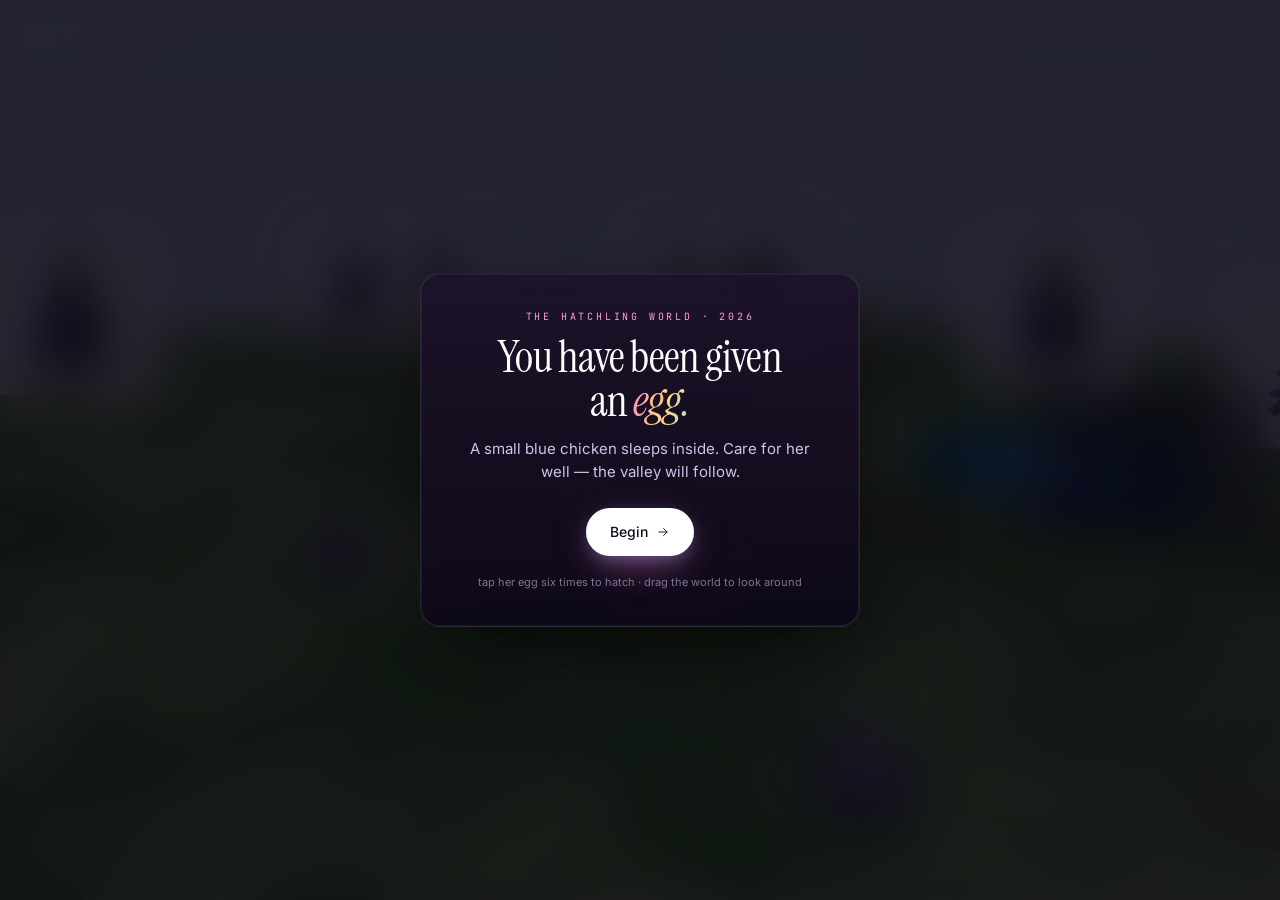
==== commit 926acc7e: "Fix V1 PRD wiring: null-safe paystub binding + dead joy-pill stubbed Two bugs that blocked the V1-PR" ====
--- a/index.html
+++ b/index.html
@@ -120,8 +120,11 @@
          div is the click hit target and floats over the canvas for raycasting. -->
     <div class="habitat" id="habitat" aria-label="The Hatchling Valley"></div>
 
-    <!-- Action bar: FEED / PLAY / PET / CLEAN / SLEEP (matches V1 verbatim). -->
-    <footer class="actions" id="careActions" hidden>
+    <!-- Action bar: FEED / PLAY / PET / CLEAN / SLEEP (matches V1 verbatim).
+         Carries the .care-actions alias too so playtest selectors targeting
+         either `.action[data-care=...]` or `.care-actions button[data-care=...]`
+         both work. -->
+    <footer class="actions care-actions" id="careActions" hidden>
       <button class="action" data-care="feed">
         <span class="action-glyph">🌾</span>
         <span class="action-name">FEED</span>
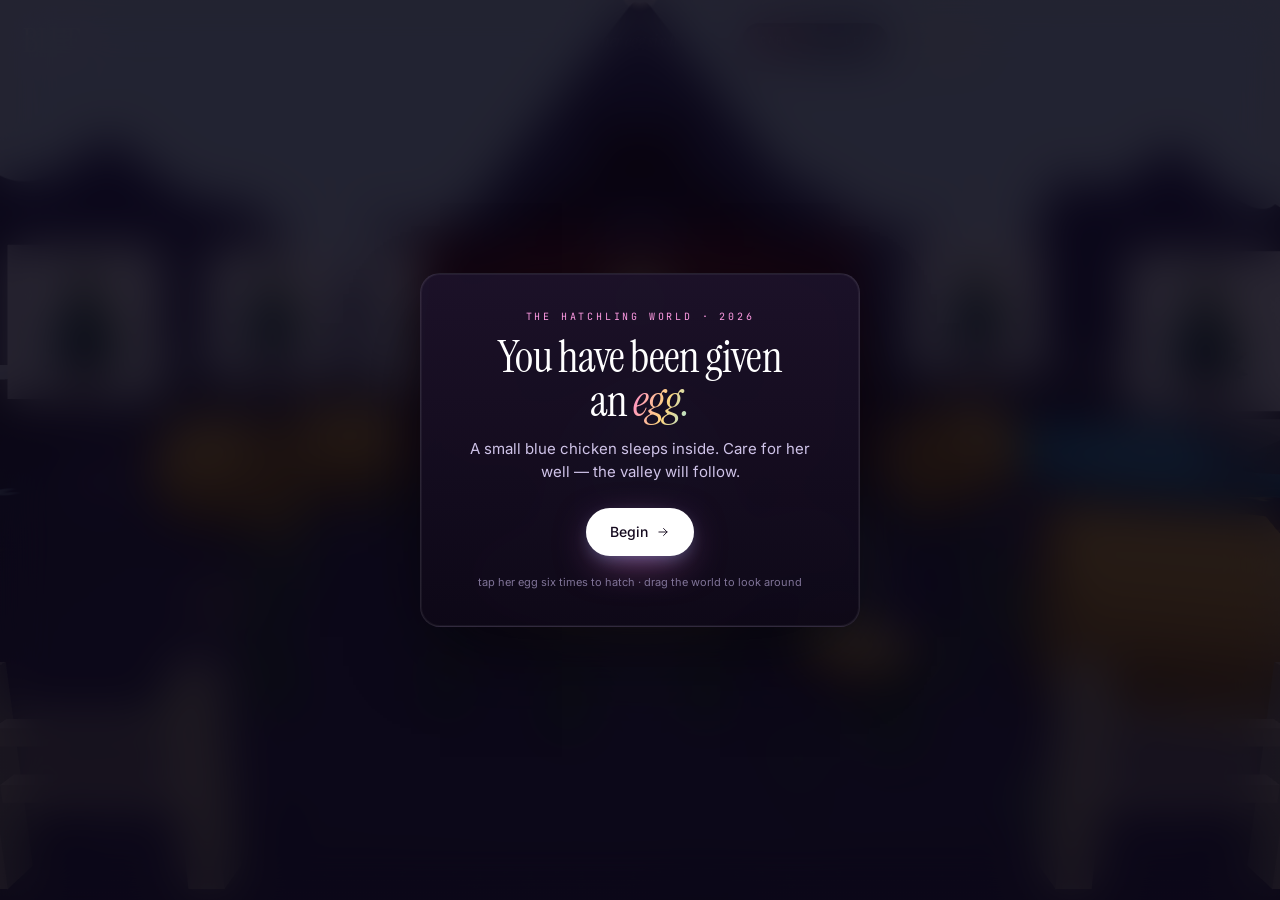
==== commit b7f540e9: "Two-view split: CARE close-up of Blue + a coop, VALLEY wide on hatchlings Topbar gets a CARE / VALLE" ====
--- a/index.html
+++ b/index.html
@@ -63,6 +63,10 @@
         <span class="vibe" id="petVibe">Tap her egg six times.</span>
       </div>
       <div class="top-right">
+        <div class="view-switch" role="tablist" aria-label="View mode">
+          <button id="view-care"   class="view-btn active" type="button" role="tab" aria-selected="true">CARE</button>
+          <button id="view-valley" class="view-btn"        type="button" role="tab" aria-selected="false">VALLEY</button>
+        </div>
         <span class="coin-balance" id="coinBalance" aria-label="Hatched count">
           <span class="coin-icon" aria-hidden="true">◎</span>
           <b id="coinCount">0 / 10</b>
--- a/styles.css
+++ b/styles.css
@@ -232,7 +232,45 @@
   transform: translateY(-1px);
 }
 
-/* ============ NEEDS (left) ============ */
+/* ============ VIEW SWITCH (Care / Valley) ============ */
+.view-switch{
+  display: inline-flex;
+  padding: 3px;
+  background: rgba(20,12,32,.55);
+  border: 1px solid rgba(255,255,255,.1);
+  border-radius: 999px;
+  backdrop-filter: blur(20px) saturate(1.4);
+  -webkit-backdrop-filter: blur(20px) saturate(1.4);
+}
+.view-btn{
+  padding: 7px 14px;
+  border-radius: 999px;
+  font-family:'JetBrains Mono', monospace;
+  font-size: 10px;
+  letter-spacing: .22em;
+  color: #cfc3e8;
+  transition: background .2s ease, color .2s ease, box-shadow .2s ease;
+}
+.view-btn.active{
+  background: linear-gradient(135deg, rgba(255,127,214,.35), rgba(255,213,127,.25));
+  color: #fff;
+  box-shadow: 0 0 14px rgba(255,127,214,.35), 0 0 0 1px rgba(255,255,255,.12) inset;
+}
+.view-btn:hover:not(.active){
+  background: rgba(255,255,255,.06);
+  color: #fff;
+}
+
+/* ============ VIEW-SCOPED VISIBILITY ============
+   Care view: side cards stay hidden, action bar visible (Blue is on screen).
+   Valley view: side stats panel surfaces (world snapshot), action bar hides
+   (no caring actions when you're surveying the valley). */
+.needs { display: none !important; }
+.stats { display: none !important; }
+body.view-valley .stats { display: flex !important; }
+body.view-care   .care-actions { display: flex; }
+body.view-valley .care-actions { display: none !important; }
+
 .needs{
   grid-area: needs;
   align-self: center;
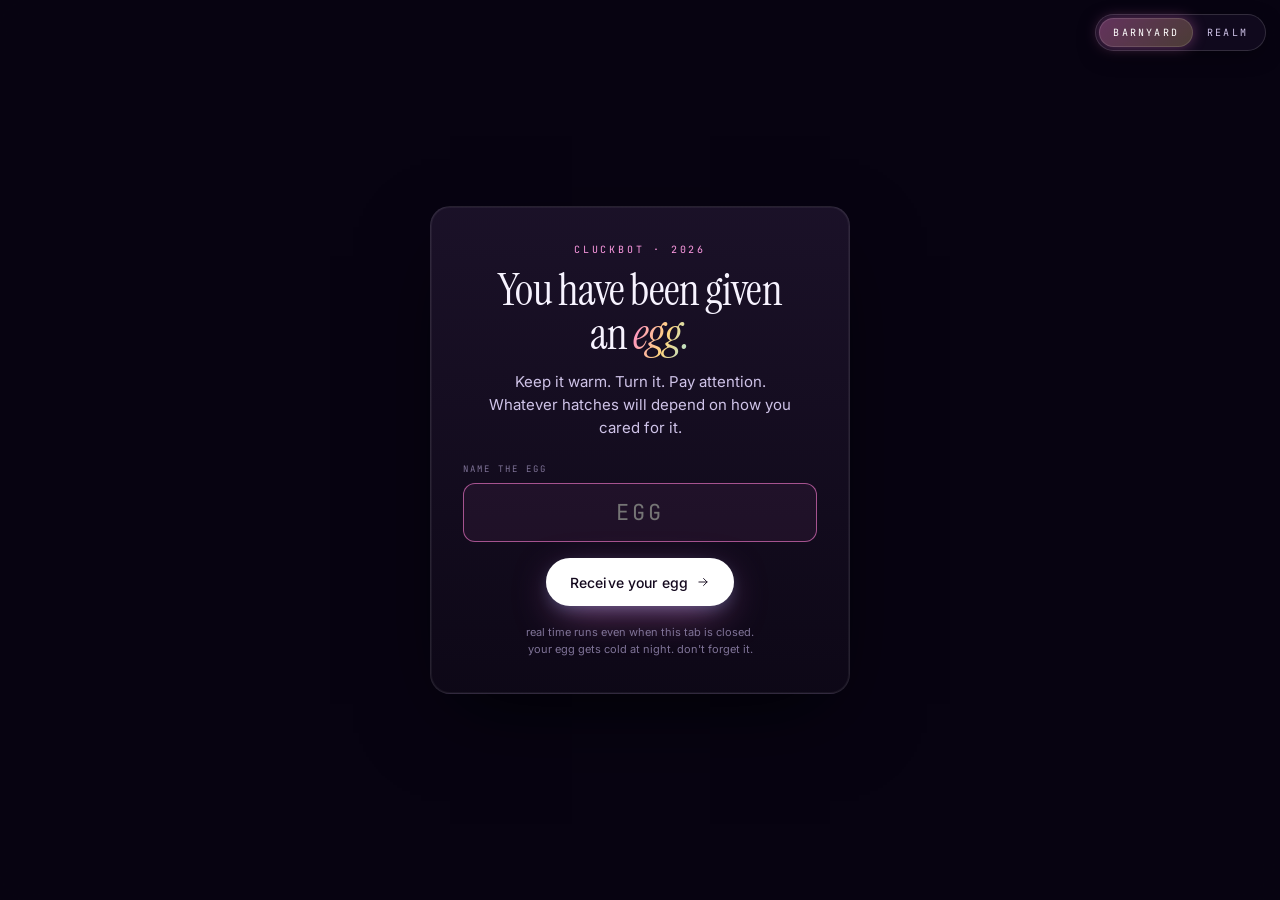
==== commit 33b2398e: "Part One: V1 Cluckbot as the main app + 3D Realm one click away The app now boots into V1 Cluckbot —" ====
--- a/index.html
+++ b/index.html
@@ -4,261 +4,131 @@
   <meta charset="utf-8" />
   <meta name="viewport" content="width=device-width,initial-scale=1,viewport-fit=cover" />
   <meta name="theme-color" content="#0a0710" />
-  <title>The Hatchling World — care for Blue, unlock a valley</title>
-  <meta name="description" content="Care for Blue Chicken. As your bond grows, prize hatchlings arrive — each from a different soul." />
-
-  <!-- V1 typography (Cluckbot PRD). Falls back to system fonts if CDN blocked. -->
+  <title>The Hatchling World — Cluckbot + the Realm</title>
+  <meta name="description" content="Cluckbot the robot chicken lives in your barnyard. As you care for her, she lays eggs that travel to the Hatchling Realm — where they grow up before joining her back home." />
   <link rel="preconnect" href="https://fonts.googleapis.com" />
   <link rel="preconnect" href="https://fonts.gstatic.com" crossorigin />
   <link href="https://fonts.googleapis.com/css2?family=Inter:wght@300;400;500;600;700&family=Instrument+Serif:ital@0;1&family=JetBrains+Mono:wght@400;500;600&display=swap" rel="stylesheet" />
-  <link rel="stylesheet" href="styles.css" />
+  <style>
+    *,*::before,*::after { box-sizing: border-box; }
+    html, body {
+      margin: 0; padding: 0;
+      height: 100%;
+      background: #0a0710;
+      color: #f7f3ff;
+      font-family: 'Inter', system-ui, -apple-system, sans-serif;
+      overflow: hidden;
+    }
+    /* The two app frames stack; only the active one is visible. */
+    #frame-main, #frame-realm {
+      position: fixed;
+      inset: 0;
+      width: 100%;
+      height: 100%;
+      border: 0;
+      background: #0a0710;
+      transition: opacity .35s ease;
+    }
+    #frame-realm { opacity: 0; pointer-events: none; }
+    body.show-realm #frame-realm { opacity: 1; pointer-events: auto; }
+    body.show-realm #frame-main  { opacity: 0; pointer-events: none; }
 
-  <script type="importmap">
-  {
-    "imports": {
-      "three":          "./vendor/three.module.js",
-      "three/addons/":  "./vendor/"
+    /* Top-right view toggle floats above the iframes. */
+    .view-switch {
+      position: fixed;
+      top: max(14px, env(safe-area-inset-top));
+      right: 14px;
+      z-index: 9999;
+      display: inline-flex;
+      padding: 3px;
+      background: rgba(20,12,32,.78);
+      border: 1px solid rgba(255,255,255,.14);
+      border-radius: 999px;
+      backdrop-filter: blur(20px) saturate(1.4);
+      -webkit-backdrop-filter: blur(20px) saturate(1.4);
+      box-shadow: 0 6px 24px -8px rgba(0,0,0,.65);
     }
-  }
-  </script>
+    .view-switch button {
+      padding: 8px 14px;
+      border: 0;
+      background: transparent;
+      border-radius: 999px;
+      font-family: 'JetBrains Mono', monospace;
+      font-size: 10px;
+      letter-spacing: .22em;
+      color: #cfc3e8;
+      cursor: pointer;
+      transition: background .2s ease, color .2s ease, box-shadow .2s ease;
+    }
+    .view-switch button.active {
+      background: linear-gradient(135deg, rgba(255,127,214,.35), rgba(255,213,127,.25));
+      color: #fff;
+      box-shadow: 0 0 14px rgba(255,127,214,.35), 0 0 0 1px rgba(255,255,255,.12) inset;
+    }
+    .view-switch button:hover:not(.active) {
+      background: rgba(255,255,255,.06);
+      color: #fff;
+    }
+
+    /* Egg notification — pops when V1 lays an egg and the realm receives it. */
+    #egg-notice {
+      position: fixed;
+      top: max(14px, env(safe-area-inset-top));
+      left: 50%;
+      transform: translateX(-50%) translateY(-30px);
+      z-index: 9998;
+      padding: 10px 18px;
+      background: rgba(20,12,32,.85);
+      border: 1px solid rgba(255,213,127,.45);
+      border-radius: 999px;
+      font-family: 'JetBrains Mono', monospace;
+      font-size: 11px;
+      letter-spacing: .18em;
+      color: #ffd57f;
+      opacity: 0;
+      transition: opacity .35s ease, transform .35s cubic-bezier(.2,.8,.2,1);
+      pointer-events: none;
+      backdrop-filter: blur(20px) saturate(1.4);
+      -webkit-backdrop-filter: blur(20px) saturate(1.4);
+    }
+    #egg-notice.show {
+      opacity: 1;
+      transform: translateX(-50%) translateY(0);
+    }
+    #egg-notice button {
+      margin-left: 12px;
+      padding: 4px 10px;
+      border: 1px solid rgba(255,213,127,.55);
+      background: rgba(255,213,127,.12);
+      color: #ffd57f;
+      border-radius: 999px;
+      font: inherit;
+      cursor: pointer;
+      pointer-events: auto;
+    }
+    #egg-notice button:hover { background: rgba(255,213,127,.25); }
+  </style>
 </head>
 <body>
 
-  <!-- Subtle film grain over everything, V1-style. -->
-  <div id="grain" aria-hidden="true"></div>
+  <!-- Main view (V1 Cluckbot) and the 3D Realm both live in iframes so their
+       JS state stays cleanly partitioned. Bond/egg state flows between them
+       via localStorage and a setInterval watcher in router.js below. -->
+  <iframe id="frame-main"  src="./main/index.html"  title="Cluckbot — main view"></iframe>
+  <iframe id="frame-realm" src="./realm.html"       title="Hatchling Realm"></iframe>
 
-  <!-- The 3D scene sits behind the HUD chrome. Same canvas id main3d.js binds to. -->
-  <canvas id="webgl" aria-hidden="true"></canvas>
-
-  <!-- =================== WELCOME / NAMING (V1 style) =================== -->
-  <div id="welcome" class="modal" aria-modal="false">
-    <div class="modal-card">
-      <p class="kicker">the hatchling world · 2026</p>
-      <h1>You have been given<br/>an <em>egg.</em></h1>
-      <p class="lede">A small blue chicken sleeps inside. Care for her well — the valley will follow.</p>
-      <button id="welcome-go" class="cta" type="button">
-        <span class="cta-label">Begin
-          <svg viewBox="0 0 24 24" width="14" height="14" aria-hidden="true">
-            <path d="M5 12h14M13 6l6 6-6 6" fill="none" stroke="currentColor" stroke-width="1.6" stroke-linecap="round" stroke-linejoin="round"/>
-          </svg>
-        </span>
-      </button>
-      <p class="modal-hint">tap her egg six times to hatch · drag the world to look around</p>
-    </div>
+  <!-- Top-right toggle: BARNYARD (V1 Cluckbot) ↔ REALM (3D Hatchling Realm) -->
+  <div class="view-switch" role="tablist" aria-label="View">
+    <button id="btn-main"  class="active" type="button">BARNYARD</button>
+    <button id="btn-realm"               type="button">REALM</button>
   </div>
 
-  <!-- =================== MAIN STAGE =================== -->
-  <main id="stage" class="stage">
-
-    <!-- Topbar: BLUE / age / vibe / coins / quick buttons. -->
-    <header class="topbar">
-      <div class="top-left">
-        <h2 class="pet-name" id="petName">BLUE</h2>
-        <span class="pet-meta">
-          <span class="pet-stage" id="petStage">egg</span>
-          <span class="pet-age"   id="petAge">0s</span>
-        </span>
-      </div>
-      <div class="top-center">
-        <span class="vibe" id="petVibe">Tap her egg six times.</span>
-      </div>
-      <div class="top-right">
-        <div class="view-switch" role="tablist" aria-label="View mode">
-          <button id="view-care"   class="view-btn active" type="button" role="tab" aria-selected="true">CARE</button>
-          <button id="view-valley" class="view-btn"        type="button" role="tab" aria-selected="false">VALLEY</button>
-        </div>
-        <span class="coin-balance" id="coinBalance" aria-label="Hatched count">
-          <span class="coin-icon" aria-hidden="true">◎</span>
-          <b id="coinCount">0 / 10</b>
-        </span>
-        <button id="codex-toggle" class="ghost" type="button">CODEX</button>
-        <button id="shop-toggle"  class="ghost" type="button">STORE</button>
-        <button id="audio-toggle" class="ghost" type="button">SOUND: OFF</button>
-        <button id="dev-toggle"   class="ghost" type="button" hidden>DEV</button>
-      </div>
-    </header>
-
-    <!-- Needs panel: 5 stat bars + bond. Surfaces from Blue's care.js. -->
-    <aside class="needs" id="careNeeds" aria-label="Blue's needs" hidden>
-      <div class="need" data-key="hunger">
-        <span class="need-icon" aria-hidden="true">⌬</span>
-        <span class="need-label">HUNGER</span>
-        <div class="need-bar"><i id="bar-hunger"></i></div>
-      </div>
-      <div class="need" data-key="energy">
-        <span class="need-icon" aria-hidden="true">◔</span>
-        <span class="need-label">ENERGY</span>
-        <div class="need-bar"><i id="bar-energy"></i></div>
-      </div>
-      <div class="need" data-key="happiness">
-        <span class="need-icon" aria-hidden="true">✿</span>
-        <span class="need-label">HAPPY</span>
-        <div class="need-bar"><i id="bar-happiness"></i></div>
-      </div>
-      <div class="need" data-key="cleanliness">
-        <span class="need-icon" aria-hidden="true">≈</span>
-        <span class="need-label">CLEAN</span>
-        <div class="need-bar"><i id="bar-cleanliness"></i></div>
-      </div>
-      <div class="need critical" data-key="sanity">
-        <span class="need-icon" aria-hidden="true">◉</span>
-        <span class="need-label">CALM</span>
-        <div class="need-bar"><i id="bar-sanity"></i></div>
-      </div>
-      <div class="need bond" data-key="bond">
-        <span class="need-icon" aria-hidden="true">♡</span>
-        <span class="need-label">BOND</span>
-        <div class="need-bar"><i id="bar-bond"></i></div>
-      </div>
-    </aside>
-
-    <!-- Right: world stats (BOND / HATCHED / NEXT PRIZE / EVENT). -->
-    <aside class="stats" aria-label="World stats">
-      <div class="stat"><span class="stat-label">HATCHED</span><span class="stat-value" id="stat-hatched">0 / 10</span></div>
-      <div class="stat"><span class="stat-label">NEXT</span><span class="stat-value" id="stat-next">—</span></div>
-      <div class="stat"><span class="stat-label">TIME</span><span class="stat-value" id="stat-time">DAY</span></div>
-      <div class="stat"><span class="stat-label">EVENT</span><span class="stat-value" id="stat-event">QUIET</span></div>
-    </aside>
-
-    <!-- Habitat — the 3D world is rendered to the webgl canvas behind. This
-         div is the click hit target and floats over the canvas for raycasting. -->
-    <div class="habitat" id="habitat" aria-label="The Hatchling Valley"></div>
-
-    <!-- Action bar: FEED / PLAY / PET / CLEAN / SLEEP (matches V1 verbatim).
-         Carries the .care-actions alias too so playtest selectors targeting
-         either `.action[data-care=...]` or `.care-actions button[data-care=...]`
-         both work. -->
-    <footer class="actions care-actions" id="careActions" hidden>
-      <button class="action" data-care="feed">
-        <span class="action-glyph">🌾</span>
-        <span class="action-name">FEED</span>
-      </button>
-      <button class="action" data-care="play">
-        <span class="action-glyph">⚐</span>
-        <span class="action-name">PLAY</span>
-      </button>
-      <button class="action" data-care="pet">
-        <span class="action-glyph">♡</span>
-        <span class="action-name">PET</span>
-      </button>
-      <button class="action" data-care="clean">
-        <span class="action-glyph">⌫</span>
-        <span class="action-name">CLEAN</span>
-      </button>
-      <button class="action" data-care="sleep">
-        <span class="action-glyph">☾</span>
-        <span class="action-name">SLEEP</span>
-      </button>
-    </footer>
-
-    <div class="float-msg" id="floatMsg" aria-live="polite"></div>
-  </main>
-
-  <!-- =================== HATCH REVEAL MODAL (V1-style card) =================== -->
-  <div id="reveal" class="modal" hidden aria-modal="true">
-    <div class="modal-card reveal-card">
-      <p class="kicker">it hatched</p>
-      <img id="reveal-portrait" class="reveal-portrait" alt="" />
-      <h1 id="reveal-name">Blue</h1>
-      <p class="variant-tag" id="reveal-role">Hatchling Keeper</p>
-      <p class="lede" id="reveal-story"></p>
-      <button id="reveal-go" class="cta" type="button">
-        <span class="cta-label">Continue</span>
-      </button>
-    </div>
+  <!-- "Blue laid an egg — visit the realm" prompt -->
+  <div id="egg-notice" role="status" aria-live="polite">
+    <span id="egg-notice-text">Blue laid an egg — it's in the Realm.</span>
+    <button id="egg-notice-go">VISIT</button>
   </div>
 
-  <!-- =================== CODEX MODAL =================== -->
-  <div id="codex" class="modal" hidden aria-modal="true">
-    <div class="modal-card codex-card">
-      <header class="shop-head">
-        <div>
-          <p class="kicker">field journal</p>
-          <h2 id="codex-name">Blue</h2>
-        </div>
-        <button id="codex-close" class="ghost" type="button">CLOSE</button>
-      </header>
-      <div class="codex-body">
-        <div class="codex-left">
-          <img id="codex-portrait" class="codex-portrait" alt="" />
-          <p class="variant-tag" id="codex-role"></p>
-          <p class="lede" id="codex-story"></p>
-        </div>
-        <div class="codex-right">
-          <p class="shop-category-name">DISCOVERIES</p>
-          <ol id="codex-discoveries" class="codex-discoveries"></ol>
-          <p class="shop-category-name" style="margin-top:18px">SOULS</p>
-          <div id="codex-thumbs" class="codex-thumbs"></div>
-        </div>
-      </div>
-    </div>
-  </div>
-
-  <!-- =================== SHOP MODAL =================== -->
-  <div id="shop" class="modal" hidden aria-modal="true">
-    <div class="modal-card shop-card">
-      <header class="shop-head">
-        <div>
-          <p class="kicker">accelerator store</p>
-          <h2>Tend the valley faster</h2>
-        </div>
-        <button id="shop-close" class="ghost" type="button">CLOSE</button>
-      </header>
-      <div id="shop-grid" class="shop-grid"></div>
-      <p class="modal-hint" style="margin-top: 18px;">Stripe Payment Links not configured — purchases stub a pretend-pay dialog and grant items client-side.</p>
-    </div>
-  </div>
-
-  <!-- =================== STRIPE STUB (pretend pay) =================== -->
-  <div id="paystub" class="modal" hidden aria-modal="true">
-    <div class="modal-card paystub-card">
-      <p class="kicker" id="paystub-title">Confirm purchase</p>
-      <p class="lede" id="paystub-body"></p>
-      <div class="paystub-buttons">
-        <button id="paystub-cancel" class="ghost" type="button">CANCEL</button>
-        <button id="paystub-confirm" class="cta" type="button">
-          <span class="cta-label">Pretend-Pay $<span id="paystub-amount">0.00</span></span>
-        </button>
-      </div>
-    </div>
-  </div>
-
-  <!-- =================== DEV PANEL =================== -->
-  <aside id="devpanel" hidden>
-    <header><strong>Dev</strong><button id="devpanel-close" aria-label="Close">×</button></header>
-    <section>
-      <h4>Time</h4>
-      <button data-dev="skipphase">Skip phase</button>
-      <button data-dev="cycle">→ Night</button>
-      <button data-dev="fasttime">10× time</button>
-    </section>
-    <section>
-      <h4>Care</h4>
-      <button data-dev="hatchblue">Hatch Blue</button>
-      <button data-dev="bondmax">Bond = 100</button>
-      <button data-dev="joyall">Joy +1 all</button>
-      <button data-dev="solis">Summon Solis</button>
-    </section>
-    <section>
-      <h4>Events</h4>
-      <button data-event="ufo">UFO</button>
-      <button data-event="wolf">Wolf</button>
-      <button data-event="winter">Winter</button>
-      <button data-event="auroraBorealis">Aurora</button>
-      <button data-event="meteor">Meteors</button>
-      <button data-event="eclipse">Eclipse</button>
-    </section>
-    <section>
-      <h4>Shop</h4>
-      <button data-dev="freeacc">+5 each</button>
-      <button data-dev="opacc">Open</button>
-    </section>
-    <section>
-      <h4>Save</h4>
-      <button data-dev="reset">Reset (reload)</button>
-    </section>
-  </aside>
-
-  <script type="module" src="main3d.js"></script>
+  <script src="./router.js"></script>
 </body>
 </html>
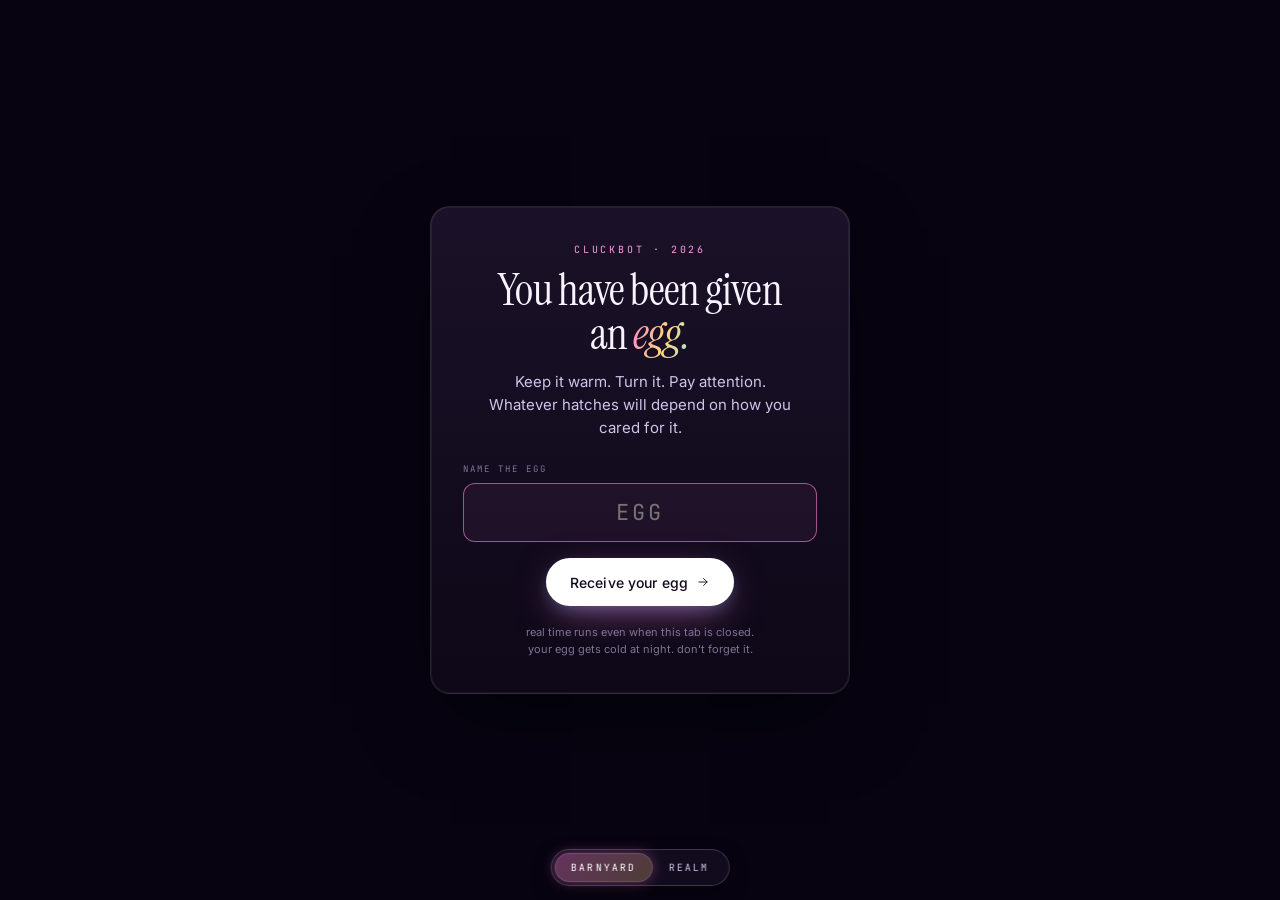
==== commit 97af5a73: "Fix flock-over-modal, top-menu overlap, idle auto-swing into realm Three concrete bugs reported on t" ====
--- a/index.html
+++ b/index.html
@@ -36,20 +36,21 @@
     /* Top-right view toggle floats above the iframes. */
     .view-switch {
       position: fixed;
-      top: max(14px, env(safe-area-inset-top));
-      right: 14px;
+      bottom: max(14px, env(safe-area-inset-bottom));
+      left: 50%;
+      transform: translateX(-50%);
       z-index: 9999;
       display: inline-flex;
       padding: 3px;
-      background: rgba(20,12,32,.78);
-      border: 1px solid rgba(255,255,255,.14);
+      background: rgba(20,12,32,.92);
+      border: 1px solid rgba(255,255,255,.18);
       border-radius: 999px;
       backdrop-filter: blur(20px) saturate(1.4);
       -webkit-backdrop-filter: blur(20px) saturate(1.4);
-      box-shadow: 0 6px 24px -8px rgba(0,0,0,.65);
+      box-shadow: 0 8px 26px -8px rgba(0,0,0,.75);
     }
     .view-switch button {
-      padding: 8px 14px;
+      padding: 8px 16px;
       border: 0;
       background: transparent;
       border-radius: 999px;
@@ -70,12 +71,14 @@
       color: #fff;
     }
 
-    /* Egg notification — pops when V1 lays an egg and the realm receives it. */
+    /* Egg notification — pops when V1 lays an egg and the realm receives it.
+       Anchored to the bottom-center next to the view-switch so it never
+       collides with V1's topbar at the top of the screen. */
     #egg-notice {
       position: fixed;
-      top: max(14px, env(safe-area-inset-top));
+      bottom: max(70px, calc(env(safe-area-inset-bottom) + 60px));
       left: 50%;
-      transform: translateX(-50%) translateY(-30px);
+      transform: translateX(-50%) translateY(30px);
       z-index: 9998;
       padding: 10px 18px;
       background: rgba(20,12,32,.85);
@@ -95,6 +98,7 @@
       opacity: 1;
       transform: translateX(-50%) translateY(0);
     }
+    body.show-realm #egg-notice { display: none; }
     #egg-notice button {
       margin-left: 12px;
       padding: 4px 10px;
@@ -107,6 +111,90 @@
       pointer-events: auto;
     }
     #egg-notice button:hover { background: rgba(255,213,127,.25); }
+
+    /* Graduate notice — anchored to the bottom-center, above the egg
+       notice and view switch, so the V1 topbar at the top stays clear. */
+    #grad-notice {
+      position: fixed;
+      bottom: max(116px, calc(env(safe-area-inset-bottom) + 110px));
+      left: 50%;
+      transform: translateX(-50%) translateY(30px);
+      z-index: 9997;
+      padding: 10px 18px;
+      background: rgba(20,12,32,.85);
+      border: 1px solid rgba(141, 243, 108, .55);
+      border-radius: 999px;
+      font-family: 'JetBrains Mono', monospace;
+      font-size: 11px;
+      letter-spacing: .18em;
+      color: #b8f5a0;
+      opacity: 0;
+      transition: opacity .35s ease, transform .35s cubic-bezier(.2,.8,.2,1);
+      pointer-events: none;
+      backdrop-filter: blur(20px) saturate(1.4);
+      -webkit-backdrop-filter: blur(20px) saturate(1.4);
+    }
+    #grad-notice.show {
+      opacity: 1;
+      transform: translateX(-50%) translateY(0);
+    }
+    body.show-realm #grad-notice { display: none; }
+
+    /* Wandering flock — each graduate is a portrait sprite that drifts
+       across the barnyard, hops, and pops emoji thought-bubbles. Hidden
+       when REALM is active. The container is full-screen but transparent;
+       each .flock-member is absolutely positioned and animated by router.js. */
+    #flock-layer {
+      position: fixed;
+      inset: 0;
+      z-index: 8;
+      pointer-events: none;
+      overflow: hidden;
+    }
+    body.show-realm #flock-layer { display: none; }
+    .flock-member {
+      position: absolute;
+      width: 44px; height: 44px;
+      border-radius: 50%;
+      object-fit: cover;
+      border: 2px solid rgba(141, 243, 108, .6);
+      background: rgba(141, 243, 108, .08);
+      box-shadow: 0 0 12px rgba(141, 243, 108, .45),
+                  0 4px 14px -4px rgba(0,0,0,.6);
+      transition: border-color .35s ease, box-shadow .35s ease;
+      pointer-events: auto;
+      cursor: pointer;
+      will-change: transform;
+    }
+    .flock-member.fresh {
+      animation: flockArrive 1.1s cubic-bezier(.2,.8,.2,1);
+    }
+    @keyframes flockArrive {
+      0%   { transform: scale(0) translateY(-30px); opacity: 0; }
+      55%  { transform: scale(1.18) translateY(0); opacity: 1; }
+      100% { transform: scale(1) translateY(0); opacity: 1; }
+    }
+    /* Mood-coded outlines */
+    .flock-member.mood-happy   { border-color: rgba(141, 243, 108, .75); box-shadow: 0 0 18px rgba(141,243,108,.6), 0 6px 20px -6px rgba(0,0,0,.6); }
+    .flock-member.mood-hungry  { border-color: rgba(255, 184,  74, .75); box-shadow: 0 0 18px rgba(255,184,74,.6),  0 6px 20px -6px rgba(0,0,0,.6); }
+    .flock-member.mood-sad     { border-color: rgba(125, 200, 255, .75); box-shadow: 0 0 18px rgba(125,200,255,.6), 0 6px 20px -6px rgba(0,0,0,.6); }
+    .flock-member.mood-tired   { border-color: rgba(200, 144, 255, .75); box-shadow: 0 0 18px rgba(200,144,255,.6), 0 6px 20px -6px rgba(0,0,0,.6); }
+    .flock-member.mood-playful { border-color: rgba(255, 158, 199, .75); box-shadow: 0 0 18px rgba(255,158,199,.6), 0 6px 20px -6px rgba(0,0,0,.6); }
+    /* Thought bubble */
+    .flock-emote {
+      position: absolute;
+      font-size: 24px;
+      filter: drop-shadow(0 2px 6px rgba(0,0,0,.6));
+      animation: emoteFloat 1.8s ease-out forwards;
+      pointer-events: none;
+      z-index: 9;
+    }
+    @keyframes emoteFloat {
+      0%   { opacity: 0; transform: translate(-50%, 0) scale(.7); }
+      20%  { opacity: 1; transform: translate(-50%, -10px) scale(1); }
+      80%  { opacity: 1; transform: translate(-50%, -40px) scale(1); }
+      100% { opacity: 0; transform: translate(-50%, -60px) scale(.9); }
+    }
   </style>
 </head>
 <body>
@@ -129,6 +217,13 @@
     <button id="egg-notice-go">VISIT</button>
   </div>
 
+  <!-- "X has grown up — joining Blue at the barnyard" notice -->
+  <div id="grad-notice" role="status" aria-live="polite"></div>
+
+  <!-- Wandering flock — each graduate is a portrait sprite that drifts
+       across the barnyard, animated by router.js. Hidden in REALM view. -->
+  <div id="flock-layer" aria-label="Returned hatchlings"></div>
+
   <script src="./router.js"></script>
 </body>
 </html>
